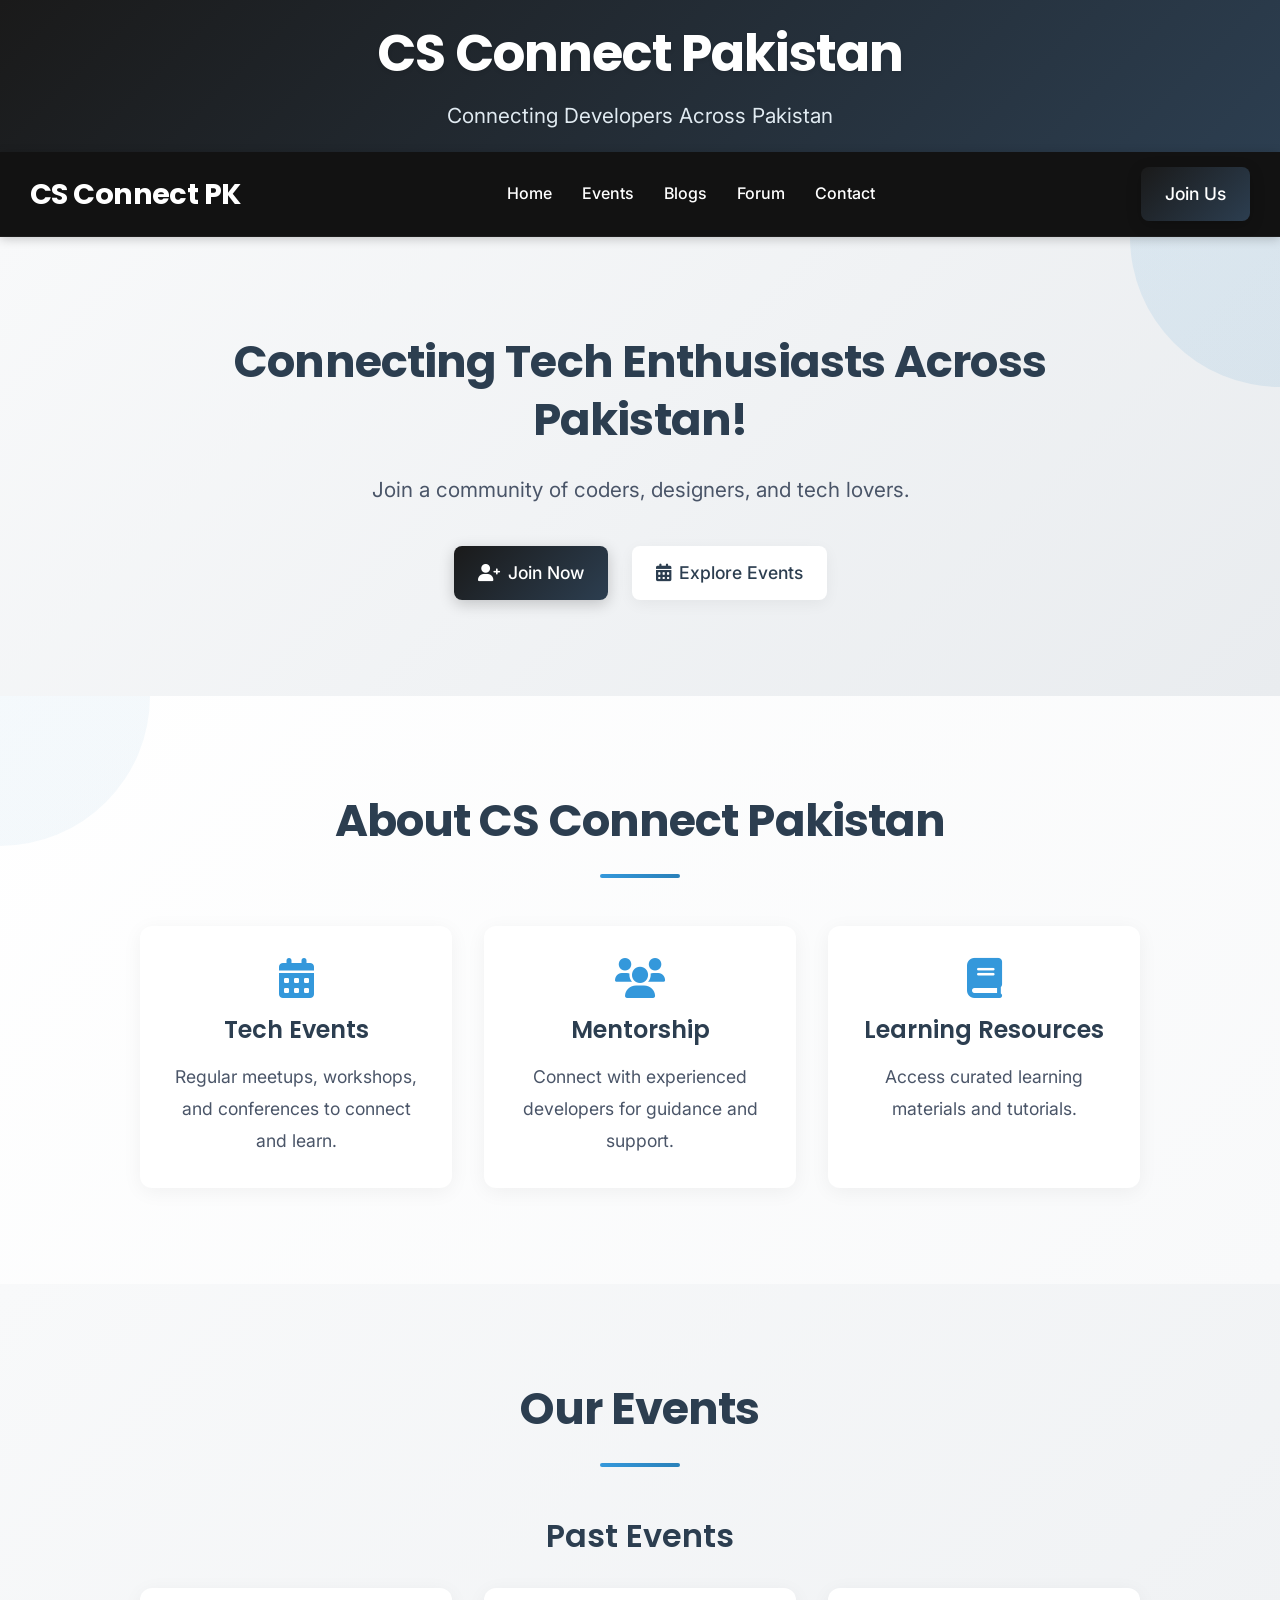
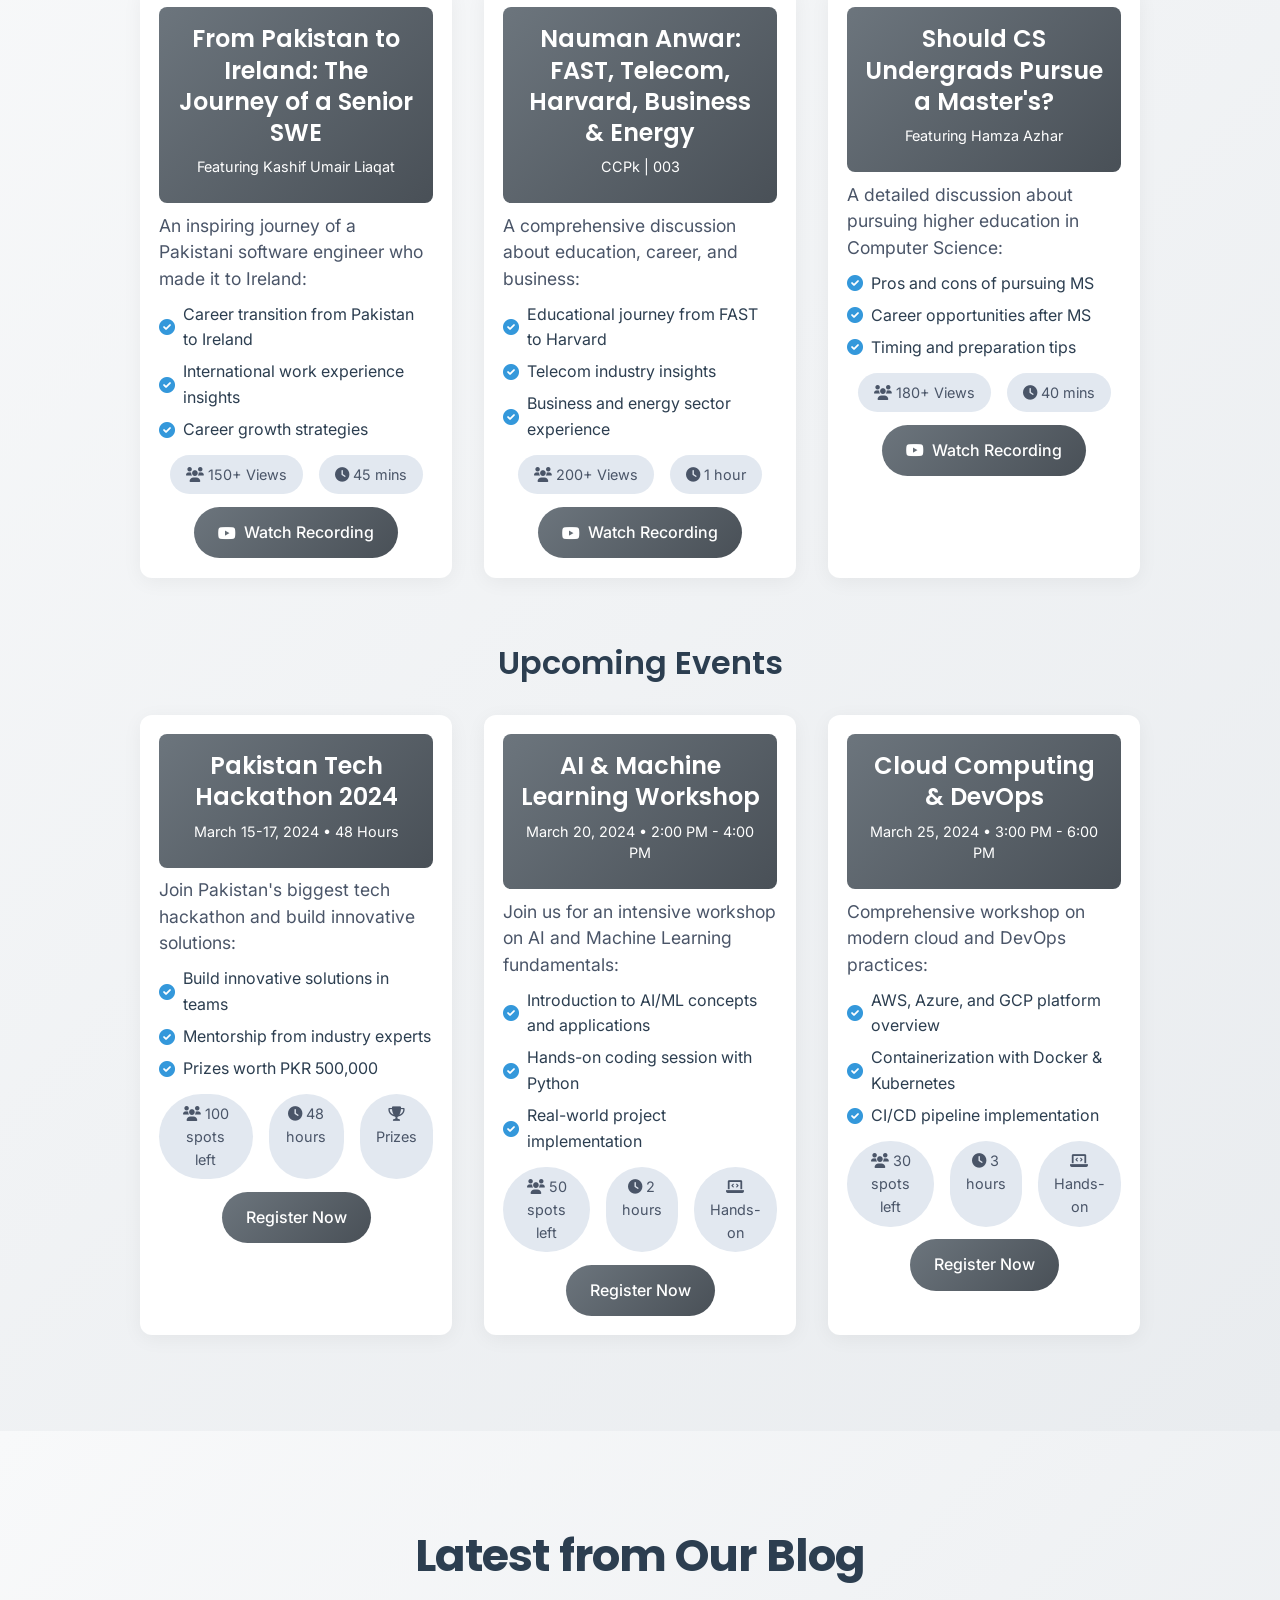
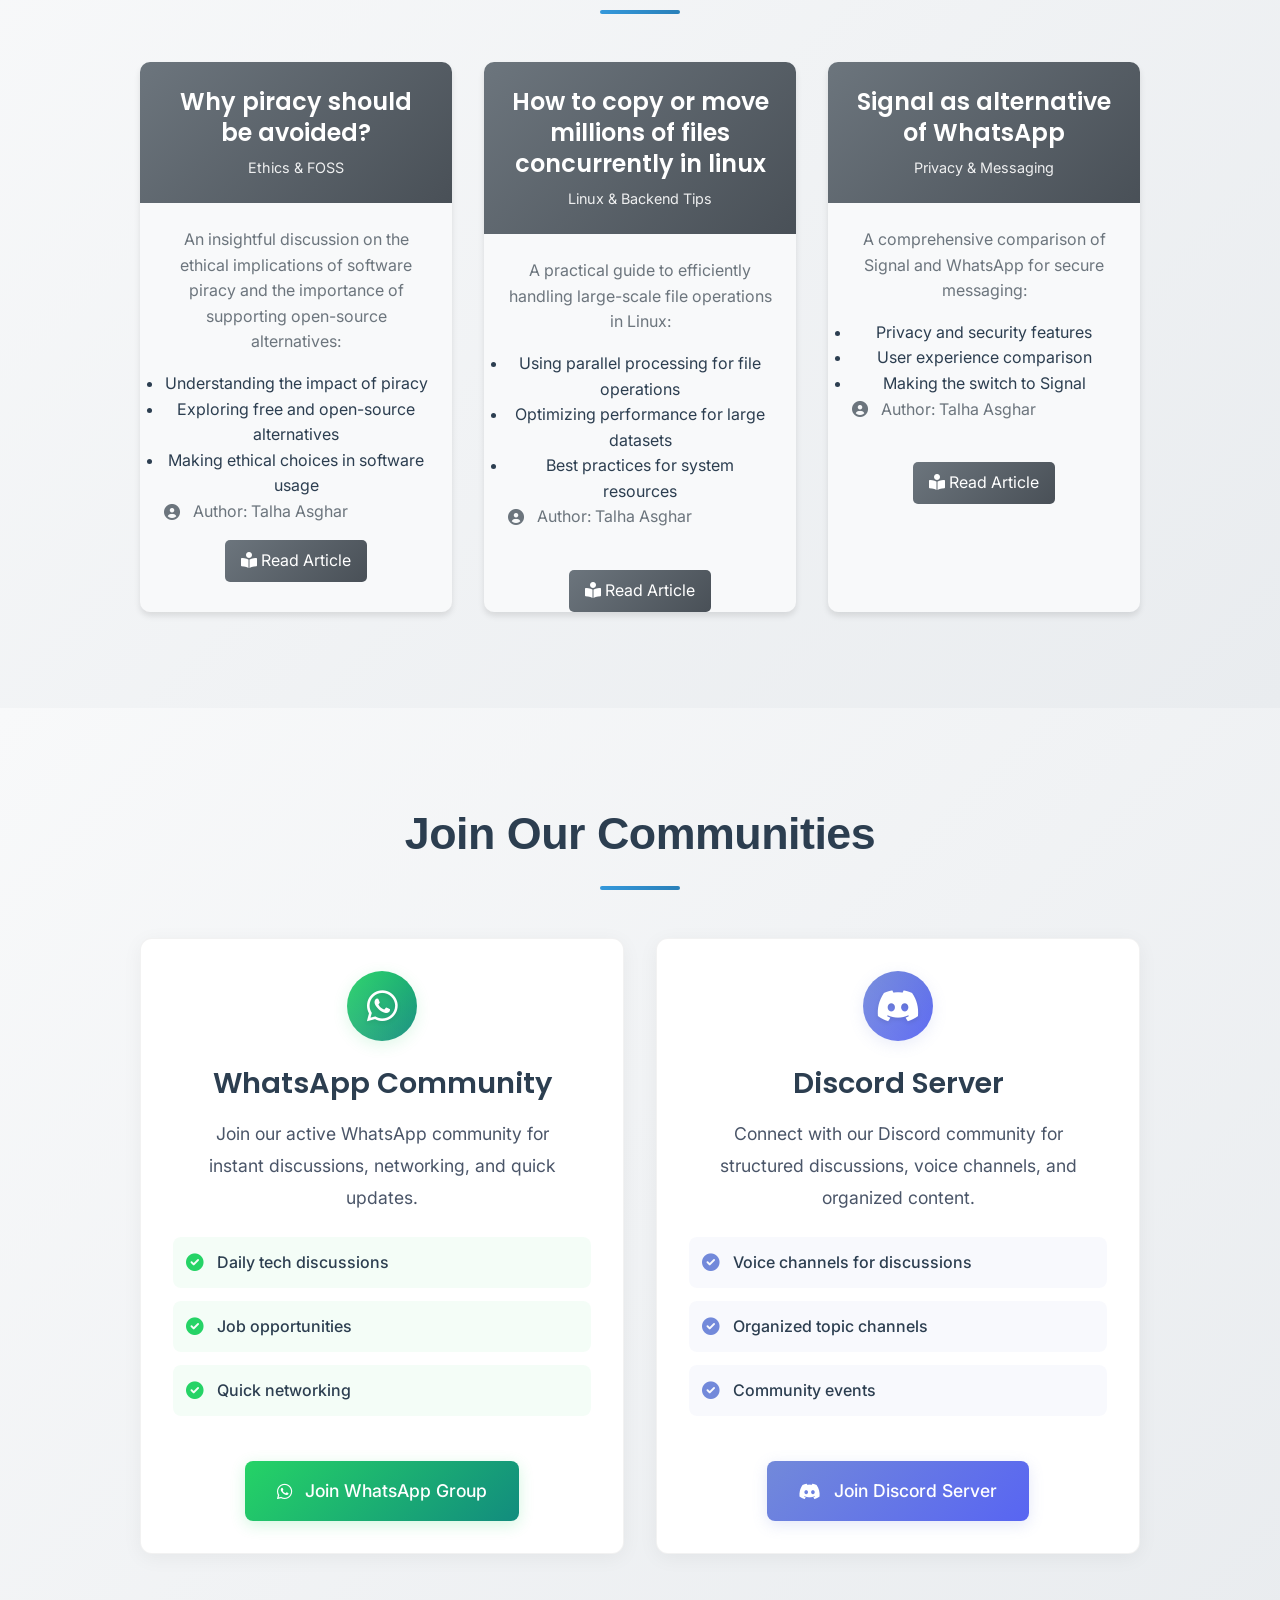
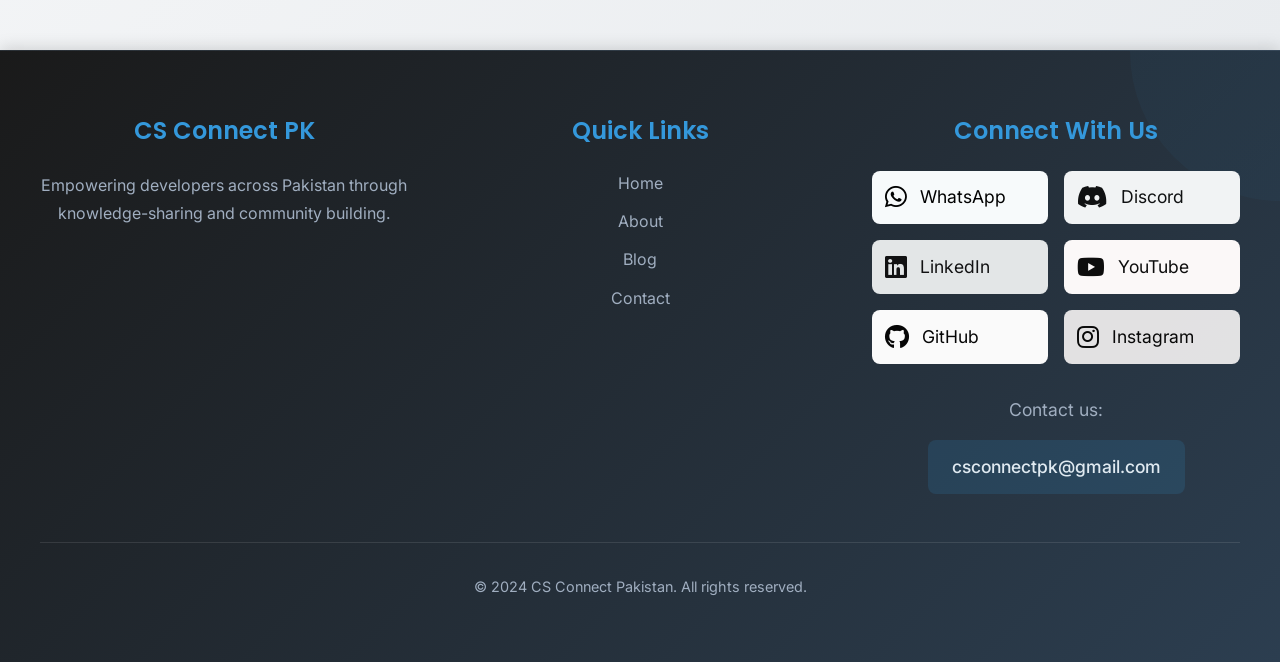
==== index.html @ a051fb39 "Add the favicon in html" ====
<!DOCTYPE html>
<html lang="en">
<head>
    <meta charset="UTF-8">
    <meta name="viewport" content="width=device-width, initial-scale=1.0">
    <title>CS Connect PK</title>
    <link rel="stylesheet" href="https://cdnjs.cloudflare.com/ajax/libs/font-awesome/6.0.0/css/all.min.css">
    <link href="https://fonts.googleapis.com/css2?family=Inter:wght@400;500;600;700&family=Poppins:wght@500;600;700&display=swap" rel="stylesheet">
    
    <!-- Favicon -->
    <link rel="icon" type="image/x-icon" href="assets/favicon.ico">
    <link rel="icon" type="image/png" sizes="192x192" href="assets/web-app-manifest-192x192.png">
    <link rel="apple-touch-icon" sizes="180x180" href="assets/apple-touch-icon.png">
    <link rel="icon" type="image/svg+xml" href="assets/favicon.svg">
    <link rel="manifest" href="site.webmanifest">
    <meta name="theme-color" content="#3498db">
    <meta name="apple-mobile-web-app-capable" content="yes">
    <meta name="apple-mobile-web-app-status-bar-style" content="black-translucent">

    <style>
        :root {
            --primary-color: #3498db;
            --primary-dark: #2980b9;
            --text-dark: #2c3e50;
            --text-light: #4a5568;
            --bg-light: #f8f9fa;
            --bg-white: #ffffff;
            --card-bg: #f8f9fa;
            --text-secondary: #6c757d;
        }

        * {
            margin: 0;
            padding: 0;
            box-sizing: border-box;
        }

        body {
            font-family: 'Inter', -apple-system, BlinkMacSystemFont, 'Segoe UI', Roboto, sans-serif;
            line-height: 1.6;
            color: var(--text-dark);
        }

        h1, h2, h3, h4, h5, h6 {
            font-family: 'Poppins', sans-serif;
            font-weight: 600;
            line-height: 1.3;
        }

        html {
            scroll-behavior: smooth;
        }

        section {
            scroll-margin-top: 80px;
        }

        .gradient-text {
            background: linear-gradient(135deg, var(--primary-color), var(--primary-dark));
            -webkit-background-clip: text;
            -webkit-text-fill-color: transparent;
        }

        .section-title {
            font-size: 2.8em;
            margin-bottom: 1.5rem;
            color: var(--text-dark);
            font-weight: 700;
            letter-spacing: -0.02em;
        }

        .section-subtitle {
            font-size: 1.3em;
            color: var(--text-light);
            max-width: 800px;
            margin: 0 auto 2.5rem;
        }

        .card {
            background: white;
            border-radius: 12px;
            box-shadow: 0 4px 20px rgba(0, 0, 0, 0.05);
            transition: transform 0.3s ease, box-shadow 0.3s ease;
        }

        .card:hover {
            transform: translateY(-5px);
            box-shadow: 0 8px 30px rgba(0, 0, 0, 0.1);
        }

        .card-header {
            background: linear-gradient(135deg, #1a1a1a, #2c3e50);
            color: white;
            padding: 1rem;
            border-radius: 8px;
            margin-bottom: 1rem;
        }

        .btn {
            display: inline-flex;
            align-items: center;
            gap: 0.5rem;
            padding: 0.8rem 1.5rem;
            border-radius: 8px;
            font-weight: 500;
            transition: all 0.3s ease;
            text-decoration: none;
            font-size: 1.1em;
        }

        .btn-primary {
            background: linear-gradient(135deg, #1a1a1a, #2c3e50);
            color: white;
            box-shadow: 0 4px 15px rgba(0, 0, 0, 0.2);
        }

        .btn-primary:hover {
            transform: translateY(-2px);
            box-shadow: 0 6px 20px rgba(0, 0, 0, 0.25);
        }

        .nav-link {
            color: white !important;
            text-decoration: none;
            font-size: 1em;
            font-weight: 500;
            transition: color 0.3s;
            position: relative;
        }

        .nav-link::after {
            content: '';
            position: absolute;
            bottom: -4px;
            left: 0;
            width: 0;
            height: 2px;
            background: #6c757d;
            transition: width 0.3s ease;
        }

        .nav-link:hover::after {
            width: 100%;
        }

        /* Scroll Animation Classes */
        .fade-in-up {
            opacity: 0;
            transform: translateY(30px);
            transition: opacity 0.6s ease-out, transform 0.6s ease-out;
        }

        .fade-in-up.visible {
            opacity: 1;
            transform: translateY(0);
        }

        .fade-in-up.delay-1 {
            transition-delay: 0.2s;
        }

        .fade-in-up.delay-2 {
            transition-delay: 0.4s;
        }

        .fade-in-up.delay-3 {
            transition-delay: 0.6s;
        }

        /* Update past events grid boxes */
        #events [style*="grid-template-columns: repeat(auto-fit, minmax(300px, 1fr))"] > div {
            padding: 1.2rem !important;  /* Reduced from 2rem */
        }

        #events [style*="grid-template-columns: repeat(auto-fit, minmax(300px, 1fr))"] > div > div {
            margin-bottom: 0.6rem !important;  /* Reduced from 1rem */
        }

        #events [style*="grid-template-columns: repeat(auto-fit, minmax(300px, 1fr))"] > div > div[style*="margin-bottom: 1.5rem"] {
            margin-bottom: 0.8rem !important;  /* Reduced from 1.5rem */
        }

        #events [style*="grid-template-columns: repeat(auto-fit, minmax(300px, 1fr))"] > div ul li {
            margin-bottom: 0.4rem !important;  /* Reduced from 0.8rem */
        }

        #events [style*="grid-template-columns: repeat(auto-fit, minmax(300px, 1fr))"] > div > div[style*="display: flex; gap: 1rem; justify-content: center"] {
            margin-bottom: 0.8rem !important;  /* Reduced from 1.5rem */
        }

        #events [style*="grid-template-columns: repeat(auto-fit, minmax(300px, 1fr))"] > div p {
            line-height: 1.5 !important;  /* Reduced from 1.8 */
            margin-bottom: 0.6rem !important;  /* Reduced from 1rem */
        }

        footer {
            background: linear-gradient(135deg, #1a1a1a 0%, #2c3e50 100%);
        }

        .social-btn {
            background: rgba(255, 255, 255, 0.1);
            border: 1px solid rgba(255, 255, 255, 0.1);
            transition: all 0.3s ease;
        }

        .social-btn:hover {
            background: rgba(255, 255, 255, 0.15);
            border-color: rgba(255, 255, 255, 0.2);
        }

        .blog-post {
            background: var(--card-bg);
            border-radius: 10px;
            overflow: hidden;
            box-shadow: 0 4px 6px rgba(0, 0, 0, 0.1);
            transition: transform 0.3s ease;
        }

        .blog-post:hover {
            transform: translateY(-5px);
        }

        .blog-post-header {
            background: linear-gradient(135deg, #6c757d, #495057);
            padding: 1.5rem;
            color: white;
        }

        .blog-post-title {
            font-size: 1.5rem;
            margin-bottom: 0.5rem;
            color: white;
        }

        .blog-post-meta {
            font-size: 0.9rem;
            opacity: 0.9;
            color: white;
        }

        .blog-post-content {
            padding: 1.5rem;
        }

        .blog-post-excerpt {
            color: var(--text-secondary);
            margin-bottom: 1rem;
        }

        .read-more {
            display: inline-block;
            padding: 0.5rem 1rem;
            background: linear-gradient(135deg, #6c757d, #495057);
            color: white;
            text-decoration: none;
            border-radius: 5px;
            transition: transform 0.3s ease;
        }

        .read-more:hover {
            transform: translateX(5px);
            color: white;
        }
    </style>
</head>
<body>
    <header style="text-align: center; padding: 20px; background: linear-gradient(135deg, #1a1a1a 0%, #2c3e50 100%); color: white; box-shadow: 0 2px 15px rgba(0, 0, 0, 0.15); position: relative;">
        <h1 style="font-size: 3.2em; margin: 0; font-family: 'Poppins', sans-serif; font-weight: 700; text-shadow: 0 2px 4px rgba(0, 0, 0, 0.1); letter-spacing: -0.02em;">CS Connect Pakistan</h1>
        <p style="font-size: 1.3em; margin-top: 12px; font-family: 'Inter', sans-serif; color: #e0eaf1; text-shadow: 0 1px 2px rgba(0, 0, 0, 0.1); font-weight: 400;">Connecting Developers Across Pakistan</p>
    </header>
    <nav style="display: flex; justify-content: space-between; align-items: center; padding: 15px 30px; background-color: #121212; color: white; box-shadow: 0 2px 10px rgba(0, 0, 0, 0.2); position: sticky; top: 0; z-index: 1000; border-bottom: 1px solid rgba(255, 255, 255, 0.05);">
        <div style="font-size: 1.8em; font-weight: 700; font-family: 'Poppins', sans-serif; letter-spacing: -0.02em;">CS Connect PK</div>
        <ul style="list-style: none; display: flex; margin: 0; padding: 0; font-family: 'Inter', sans-serif;">
            <li style="margin: 0 15px;"><a href="#home" class="nav-link">Home</a></li>
            <li style="margin: 0 15px;"><a href="#events" class="nav-link">Events</a></li>
            <li style="margin: 0 15px;"><a href="#blog" class="nav-link">Blogs</a></li>
            <li style="margin: 0 15px;"><a href="#forum" class="nav-link">Forum</a></li>
            <li style="margin: 0 15px;"><a href="#footer" class="nav-link">Contact</a></li>
        </ul>
        <a href="#join" class="btn btn-primary">Join Us</a>
    </nav>

    <!-- Hero Section -->
    <section id="home" style="text-align: center; padding: 6rem 2rem; background: linear-gradient(135deg, #f8f9fa 0%, #e9ecef 100%); position: relative; overflow: hidden;">
        <div style="max-width: 1000px; margin: 0 auto; position: relative; z-index: 1;">
            <h2 class="section-title">
                Connecting Tech Enthusiasts Across Pakistan!
            </h2>
            <p class="section-subtitle">
                Join a community of coders, designers, and tech lovers.
            </p>
            <div style="display: flex; gap: 1.5rem; justify-content: center; align-items: center; flex-wrap: wrap;">
                <a href="#join" class="btn btn-primary">
                    <i class="fas fa-user-plus"></i>
                    Join Now
                </a>
                <a href="#events" class="btn" style="color: var(--text-dark); background: white; box-shadow: 0 4px 15px rgba(0, 0, 0, 0.05);">
                    <i class="fas fa-calendar-alt"></i>
                    Explore Events
                </a>
            </div>
        </div>
        <div style="position: absolute; top: 0; right: 0; width: 300px; height: 300px; background: linear-gradient(135deg, rgba(52, 152, 219, 0.1) 0%, rgba(41, 128, 185, 0.1) 100%); border-radius: 50%; transform: translate(50%, -50%); z-index: 0;"></div>
    </section>

    <!-- About Section -->
    <section id="about" style="padding: 6rem 2rem; background: linear-gradient(135deg, #ffffff 0%, #f8f9fa 100%); text-align: center; position: relative; overflow: hidden;">
        <div style="max-width: 1000px; margin: 0 auto; position: relative; z-index: 1;">
            <div style="margin-bottom: 3rem;">
                <h2 class="section-title">About CS Connect Pakistan</h2>
                <div style="width: 80px; height: 4px; background: linear-gradient(90deg, var(--primary-color), var(--primary-dark)); margin: 0 auto; border-radius: 2px;"></div>
            </div>
            <div style="display: grid; grid-template-columns: repeat(auto-fit, minmax(300px, 1fr)); gap: 2rem; margin-top: 2rem;">
                <div class="card" style="padding: 2rem;">
                    <i class="fas fa-calendar-alt" style="font-size: 2.5em; color: var(--primary-color); margin-bottom: 1rem;"></i>
                    <h3 style="font-size: 1.5em; color: var(--text-dark); margin-bottom: 1rem; font-weight: 600;">Tech Events</h3>
                    <p style="color: var(--text-light); line-height: 1.8; font-size: 1.1em;">Regular meetups, workshops, and conferences to connect and learn.</p>
                </div>
                <div class="card" style="padding: 2rem;">
                    <i class="fas fa-users" style="font-size: 2.5em; color: var(--primary-color); margin-bottom: 1rem;"></i>
                    <h3 style="font-size: 1.5em; color: var(--text-dark); margin-bottom: 1rem; font-weight: 600;">Mentorship</h3>
                    <p style="color: var(--text-light); line-height: 1.8; font-size: 1.1em;">Connect with experienced developers for guidance and support.</p>
                </div>
                <div class="card" style="padding: 2rem;">
                    <i class="fas fa-book" style="font-size: 2.5em; color: var(--primary-color); margin-bottom: 1rem;"></i>
                    <h3 style="font-size: 1.5em; color: var(--text-dark); margin-bottom: 1rem; font-weight: 600;">Learning Resources</h3>
                    <p style="color: var(--text-light); line-height: 1.8; font-size: 1.1em;">Access curated learning materials and tutorials.</p>
                </div>
            </div>
        </div>
        <div style="position: absolute; top: 0; left: 0; width: 300px; height: 300px; background: linear-gradient(135deg, rgba(52, 152, 219, 0.05) 0%, rgba(41, 128, 185, 0.05) 100%); border-radius: 50%; transform: translate(-50%, -50%); z-index: 0;"></div>
    </section>

    <!-- Events Section -->
    <section id="events" style="padding: 6rem 2rem; background: linear-gradient(135deg, #f8f9fa 0%, #e9ecef 100%); text-align: center; position: relative; overflow: hidden;">
        <div style="max-width: 1000px; margin: 0 auto; position: relative; z-index: 1;">
            <div style="margin-bottom: 3rem;">
                <h2 class="section-title">Our Events</h2>
                <div style="width: 80px; height: 4px; background: linear-gradient(90deg, var(--primary-color), var(--primary-dark)); margin: 0 auto; border-radius: 2px;"></div>
            </div>

            <!-- Past Events -->
            <div style="margin-bottom: 4rem;">
                <h3 style="font-size: 2em; margin-bottom: 2rem; color: var(--text-dark); font-weight: 600;">Past Events</h3>
                <div style="display: grid; grid-template-columns: repeat(auto-fit, minmax(300px, 1fr)); gap: 2rem; margin-top: 2rem;">
                    <!-- Event 1 -->
                    <div style="background: white; padding: 2rem; border-radius: 12px; box-shadow: 0 4px 20px rgba(0, 0, 0, 0.05); transition: transform 0.3s ease;">
                        <div style="background: linear-gradient(135deg, #6c757d, #495057); color: white; padding: 1rem; border-radius: 8px; margin-bottom: 1rem;">
                            <h4 style="font-size: 1.5em; margin: 0; font-weight: 600;">From Pakistan to Ireland: The Journey of a Senior SWE</h4>
                            <p style="margin: 0.5rem 0 0; font-size: 0.9em;">Featuring Kashif Umair Liaqat</p>
                        </div>
                        <div style="text-align: left; margin-bottom: 1.5rem;">
                            <p style="color: #4a5568; line-height: 1.8; font-size: 1.1em; margin-bottom: 1rem;">
                                An inspiring journey of a Pakistani software engineer who made it to Ireland:
                            </p>
                            <ul style="list-style: none; padding: 0; margin: 0;">
                                <li style="margin-bottom: 0.8rem; display: flex; align-items: center; gap: 0.5rem;">
                                    <i class="fas fa-check-circle" style="color: #3498db;"></i>
                                    <span>Career transition from Pakistan to Ireland</span>
                                </li>
                                <li style="margin-bottom: 0.8rem; display: flex; align-items: center; gap: 0.5rem;">
                                    <i class="fas fa-check-circle" style="color: #3498db;"></i>
                                    <span>International work experience insights</span>
                                </li>
                                <li style="margin-bottom: 0.8rem; display: flex; align-items: center; gap: 0.5rem;">
                                    <i class="fas fa-check-circle" style="color: #3498db;"></i>
                                    <span>Career growth strategies</span>
                                </li>
                            </ul>
                        </div>
                        <div style="display: flex; gap: 1rem; justify-content: center; margin-bottom: 1rem;">
                            <span style="background: #e2e8f0; padding: 0.5rem 1rem; border-radius: 50px; font-size: 0.9em; color: #4a5568;">
                                <i class="fas fa-users"></i> 150+ Views
                            </span>
                            <span style="background: #e2e8f0; padding: 0.5rem 1rem; border-radius: 50px; font-size: 0.9em; color: #4a5568;">
                                <i class="fas fa-clock"></i> 45 mins
                            </span>
                        </div>
                        <a href="https://youtu.be/Uy6LhfnALzw?feature=shared" target="_blank" style="display: inline-flex; align-items: center; gap: 0.5rem; padding: 0.8rem 1.5rem; background: linear-gradient(135deg, #6c757d, #495057); color: white; text-decoration: none; border-radius: 50px; font-weight: 500; transition: all 0.3s ease;">
                            <i class="fab fa-youtube"></i>
                            Watch Recording
                        </a>
                    </div>

                    <!-- Event 2 -->
                    <div style="background: white; padding: 2rem; border-radius: 12px; box-shadow: 0 4px 20px rgba(0, 0, 0, 0.05); transition: transform 0.3s ease;">
                        <div style="background: linear-gradient(135deg, #6c757d, #495057); color: white; padding: 1rem; border-radius: 8px; margin-bottom: 1rem;">
                            <h4 style="font-size: 1.5em; margin: 0; font-weight: 600;">Nauman Anwar: FAST, Telecom, Harvard, Business & Energy</h4>
                            <p style="margin: 0.5rem 0 0; font-size: 0.9em;">CCPk | 003</p>
                        </div>
                        <div style="text-align: left; margin-bottom: 1.5rem;">
                            <p style="color: #4a5568; line-height: 1.8; font-size: 1.1em; margin-bottom: 1rem;">
                                A comprehensive discussion about education, career, and business:
                            </p>
                            <ul style="list-style: none; padding: 0; margin: 0;">
                                <li style="margin-bottom: 0.8rem; display: flex; align-items: center; gap: 0.5rem;">
                                    <i class="fas fa-check-circle" style="color: #3498db;"></i>
                                    <span>Educational journey from FAST to Harvard</span>
                                </li>
                                <li style="margin-bottom: 0.8rem; display: flex; align-items: center; gap: 0.5rem;">
                                    <i class="fas fa-check-circle" style="color: #3498db;"></i>
                                    <span>Telecom industry insights</span>
                                </li>
                                <li style="margin-bottom: 0.8rem; display: flex; align-items: center; gap: 0.5rem;">
                                    <i class="fas fa-check-circle" style="color: #3498db;"></i>
                                    <span>Business and energy sector experience</span>
                                </li>
                            </ul>
                        </div>
                        <div style="display: flex; gap: 1rem; justify-content: center; margin-bottom: 1rem;">
                            <span style="background: #e2e8f0; padding: 0.5rem 1rem; border-radius: 50px; font-size: 0.9em; color: #4a5568;">
                                <i class="fas fa-users"></i> 200+ Views
                            </span>
                            <span style="background: #e2e8f0; padding: 0.5rem 1rem; border-radius: 50px; font-size: 0.9em; color: #4a5568;">
                                <i class="fas fa-clock"></i> 1 hour
                            </span>
                        </div>
                        <a href="https://youtu.be/iSq15mG1hTc?feature=shared" target="_blank" style="display: inline-flex; align-items: center; gap: 0.5rem; padding: 0.8rem 1.5rem; background: linear-gradient(135deg, #6c757d, #495057); color: white; text-decoration: none; border-radius: 50px; font-weight: 500; transition: all 0.3s ease;">
                            <i class="fab fa-youtube"></i>
                            Watch Recording
                        </a>
                    </div>

                    <!-- Event 3 -->
                    <div style="background: white; padding: 2rem; border-radius: 12px; box-shadow: 0 4px 20px rgba(0, 0, 0, 0.05); transition: transform 0.3s ease;">
                        <div style="background: linear-gradient(135deg, #6c757d, #495057); color: white; padding: 1rem; border-radius: 8px; margin-bottom: 1rem;">
                            <h4 style="font-size: 1.5em; margin: 0; font-weight: 600;">Should CS Undergrads Pursue a Master's?</h4>
                            <p style="margin: 0.5rem 0 0; font-size: 0.9em;">Featuring Hamza Azhar</p>
                        </div>
                        <div style="text-align: left; margin-bottom: 1.5rem;">
                            <p style="color: #4a5568; line-height: 1.8; font-size: 1.1em; margin-bottom: 1rem;">
                                A detailed discussion about pursuing higher education in Computer Science:
                            </p>
                            <ul style="list-style: none; padding: 0; margin: 0;">
                                <li style="margin-bottom: 0.8rem; display: flex; align-items: center; gap: 0.5rem;">
                                    <i class="fas fa-check-circle" style="color: #3498db;"></i>
                                    <span>Pros and cons of pursuing MS</span>
                                </li>
                                <li style="margin-bottom: 0.8rem; display: flex; align-items: center; gap: 0.5rem;">
                                    <i class="fas fa-check-circle" style="color: #3498db;"></i>
                                    <span>Career opportunities after MS</span>
                                </li>
                                <li style="margin-bottom: 0.8rem; display: flex; align-items: center; gap: 0.5rem;">
                                    <i class="fas fa-check-circle" style="color: #3498db;"></i>
                                    <span>Timing and preparation tips</span>
                                </li>
                            </ul>
                        </div>
                        <div style="display: flex; gap: 1rem; justify-content: center; margin-bottom: 1rem;">
                            <span style="background: #e2e8f0; padding: 0.5rem 1rem; border-radius: 50px; font-size: 0.9em; color: #4a5568;">
                                <i class="fas fa-users"></i> 180+ Views
                            </span>
                            <span style="background: #e2e8f0; padding: 0.5rem 1rem; border-radius: 50px; font-size: 0.9em; color: #4a5568;">
                                <i class="fas fa-clock"></i> 40 mins
                            </span>
                        </div>
                        <a href="https://youtu.be/X1G7GZIz-ag?feature=shared" target="_blank" style="display: inline-flex; align-items: center; gap: 0.5rem; padding: 0.8rem 1.5rem; background: linear-gradient(135deg, #6c757d, #495057); color: white; text-decoration: none; border-radius: 50px; font-weight: 500; transition: all 0.3s ease;">
                            <i class="fab fa-youtube"></i>
                            Watch Recording
                        </a>
                    </div>
                </div>
            </div>

            <!-- Upcoming Events -->
            <div>
                <h3 style="font-size: 2em; margin-bottom: 2rem; color: #2c3e50; font-weight: 600;">Upcoming Events</h3>
                <div style="display: grid; grid-template-columns: repeat(auto-fit, minmax(300px, 1fr)); gap: 2rem; margin-top: 2rem;">
                    <!-- Hackathon Event -->
                    <div style="background: white; padding: 2rem; border-radius: 12px; box-shadow: 0 4px 20px rgba(0, 0, 0, 0.05); transition: transform 0.3s ease;">
                        <div style="background: linear-gradient(135deg, #6c757d, #495057); color: white; padding: 1rem; border-radius: 8px; margin-bottom: 1rem;">
                            <h4 style="font-size: 1.5em; margin: 0; font-weight: 600;">Pakistan Tech Hackathon 2024</h4>
                            <p style="margin: 0.5rem 0 0; font-size: 0.9em;">March 15-17, 2024 • 48 Hours</p>
                        </div>
                        <div style="text-align: left; margin-bottom: 1.5rem;">
                            <p style="color: #4a5568; line-height: 1.8; font-size: 1.1em; margin-bottom: 1rem;">
                                Join Pakistan's biggest tech hackathon and build innovative solutions:
                            </p>
                            <ul style="list-style: none; padding: 0; margin: 0;">
                                <li style="margin-bottom: 0.8rem; display: flex; align-items: center; gap: 0.5rem;">
                                    <i class="fas fa-check-circle" style="color: #3498db;"></i>
                                    <span>Build innovative solutions in teams</span>
                                </li>
                                <li style="margin-bottom: 0.8rem; display: flex; align-items: center; gap: 0.5rem;">
                                    <i class="fas fa-check-circle" style="color: #3498db;"></i>
                                    <span>Mentorship from industry experts</span>
                                </li>
                                <li style="margin-bottom: 0.8rem; display: flex; align-items: center; gap: 0.5rem;">
                                    <i class="fas fa-check-circle" style="color: #3498db;"></i>
                                    <span>Prizes worth PKR 500,000</span>
                                </li>
                            </ul>
                        </div>
                        <div style="display: flex; gap: 1rem; justify-content: center; margin-bottom: 1rem;">
                            <span style="background: #e2e8f0; padding: 0.5rem 1rem; border-radius: 50px; font-size: 0.9em; color: #4a5568;">
                                <i class="fas fa-users"></i> 100 spots left
                            </span>
                            <span style="background: #e2e8f0; padding: 0.5rem 1rem; border-radius: 50px; font-size: 0.9em; color: #4a5568;">
                                <i class="fas fa-clock"></i> 48 hours
                            </span>
                            <span style="background: #e2e8f0; padding: 0.5rem 1rem; border-radius: 50px; font-size: 0.9em; color: #4a5568;">
                                <i class="fas fa-trophy"></i> Prizes
                            </span>
                        </div>
                        <a href="https://docs.google.com/forms/d/e/1FAIpQLSfGEo5yFGg932sBYGcrCXs8rogV0iCWPI0H6BM_IzTQXAybJw/viewform" target="_blank" style="display: inline-block; padding: 0.8rem 1.5rem; background: linear-gradient(135deg, #6c757d, #495057); color: white; text-decoration: none; border-radius: 50px; font-weight: 500; transition: all 0.3s ease;">Register Now</a>
                    </div>

                    <!-- AI Workshop Event -->
                    <div style="background: white; padding: 2rem; border-radius: 12px; box-shadow: 0 4px 20px rgba(0, 0, 0, 0.05); transition: transform 0.3s ease;">
                        <div style="background: linear-gradient(135deg, #6c757d, #495057); color: white; padding: 1rem; border-radius: 8px; margin-bottom: 1rem;">
                            <h4 style="font-size: 1.5em; margin: 0; font-weight: 600;">AI & Machine Learning Workshop</h4>
                            <p style="margin: 0.5rem 0 0; font-size: 0.9em;">March 20, 2024 • 2:00 PM - 4:00 PM</p>
                        </div>
                        <div style="text-align: left; margin-bottom: 1.5rem;">
                            <p style="color: #4a5568; line-height: 1.8; font-size: 1.1em; margin-bottom: 1rem;">
                                Join us for an intensive workshop on AI and Machine Learning fundamentals:
                            </p>
                            <ul style="list-style: none; padding: 0; margin: 0;">
                                <li style="margin-bottom: 0.8rem; display: flex; align-items: center; gap: 0.5rem;">
                                    <i class="fas fa-check-circle" style="color: #3498db;"></i>
                                    <span>Introduction to AI/ML concepts and applications</span>
                                </li>
                                <li style="margin-bottom: 0.8rem; display: flex; align-items: center; gap: 0.5rem;">
                                    <i class="fas fa-check-circle" style="color: #3498db;"></i>
                                    <span>Hands-on coding session with Python</span>
                                </li>
                                <li style="margin-bottom: 0.8rem; display: flex; align-items: center; gap: 0.5rem;">
                                    <i class="fas fa-check-circle" style="color: #3498db;"></i>
                                    <span>Real-world project implementation</span>
                                </li>
                            </ul>
                        </div>
                        <div style="display: flex; gap: 1rem; justify-content: center; margin-bottom: 1rem;">
                            <span style="background: #e2e8f0; padding: 0.5rem 1rem; border-radius: 50px; font-size: 0.9em; color: #4a5568;">
                                <i class="fas fa-users"></i> 50 spots left
                            </span>
                            <span style="background: #e2e8f0; padding: 0.5rem 1rem; border-radius: 50px; font-size: 0.9em; color: #4a5568;">
                                <i class="fas fa-clock"></i> 2 hours
                            </span>
                            <span style="background: #e2e8f0; padding: 0.5rem 1rem; border-radius: 50px; font-size: 0.9em; color: #4a5568;">
                                <i class="fas fa-laptop-code"></i> Hands-on
                            </span>
                        </div>
                        <a href="#" style="display: inline-block; padding: 0.8rem 1.5rem; background: linear-gradient(135deg, #6c757d, #495057); color: white; text-decoration: none; border-radius: 50px; font-weight: 500; transition: all 0.3s ease;">Register Now</a>
                    </div>

                    <!-- Cloud Computing Event -->
                    <div style="background: white; padding: 2rem; border-radius: 12px; box-shadow: 0 4px 20px rgba(0, 0, 0, 0.05); transition: transform 0.3s ease;">
                        <div style="background: linear-gradient(135deg, #6c757d, #495057); color: white; padding: 1rem; border-radius: 8px; margin-bottom: 1rem;">
                            <h4 style="font-size: 1.5em; margin: 0; font-weight: 600;">Cloud Computing & DevOps</h4>
                            <p style="margin: 0.5rem 0 0; font-size: 0.9em;">March 25, 2024 • 3:00 PM - 6:00 PM</p>
                        </div>
                        <div style="text-align: left; margin-bottom: 1.5rem;">
                            <p style="color: #4a5568; line-height: 1.8; font-size: 1.1em; margin-bottom: 1rem;">
                                Comprehensive workshop on modern cloud and DevOps practices:
                            </p>
                            <ul style="list-style: none; padding: 0; margin: 0;">
                                <li style="margin-bottom: 0.8rem; display: flex; align-items: center; gap: 0.5rem;">
                                    <i class="fas fa-check-circle" style="color: #3498db;"></i>
                                    <span>AWS, Azure, and GCP platform overview</span>
                                </li>
                                <li style="margin-bottom: 0.8rem; display: flex; align-items: center; gap: 0.5rem;">
                                    <i class="fas fa-check-circle" style="color: #3498db;"></i>
                                    <span>Containerization with Docker & Kubernetes</span>
                                </li>
                                <li style="margin-bottom: 0.8rem; display: flex; align-items: center; gap: 0.5rem;">
                                    <i class="fas fa-check-circle" style="color: #3498db;"></i>
                                    <span>CI/CD pipeline implementation</span>
                                </li>
                            </ul>
                        </div>
                        <div style="display: flex; gap: 1rem; justify-content: center; margin-bottom: 1rem;">
                            <span style="background: #e2e8f0; padding: 0.5rem 1rem; border-radius: 50px; font-size: 0.9em; color: #4a5568;">
                                <i class="fas fa-users"></i> 30 spots left
                            </span>
                            <span style="background: #e2e8f0; padding: 0.5rem 1rem; border-radius: 50px; font-size: 0.9em; color: #4a5568;">
                                <i class="fas fa-clock"></i> 3 hours
                            </span>
                            <span style="background: #e2e8f0; padding: 0.5rem 1rem; border-radius: 50px; font-size: 0.9em; color: #4a5568;">
                                <i class="fas fa-laptop-code"></i> Hands-on
                            </span>
                        </div>
                        <a href="#" style="display: inline-block; padding: 0.8rem 1.5rem; background: linear-gradient(135deg, #6c757d, #495057); color: white; text-decoration: none; border-radius: 50px; font-weight: 500; transition: all 0.3s ease;">Register Now</a>
                    </div>
                </div>
            </div>
        </div>
    </section>

    <!-- Blog Highlights Section -->
    <section id="blog" style="padding: 6rem 2rem; background: linear-gradient(135deg, #f8f9fa 0%, #e9ecef 100%); text-align: center; position: relative; overflow: hidden;">
        <div style="max-width: 1000px; margin: 0 auto; position: relative; z-index: 1;">
            <div style="margin-bottom: 3rem;">
                <h2 class="section-title">Latest from Our Blog</h2>
                <div style="width: 80px; height: 4px; background: linear-gradient(90deg, var(--primary-color), var(--primary-dark)); margin: 0 auto; border-radius: 2px;"></div>
            </div>

            <!-- Blog Posts Grid -->
            <div style="display: grid; grid-template-columns: repeat(auto-fit, minmax(300px, 1fr)); gap: 2rem; margin-top: 2rem;">
                <!-- Blog Post 1 -->
                <div class="blog-post">
                    <div class="blog-post-header">
                        <h4 class="blog-post-title">Why piracy should be avoided?</h4>
                        <p class="blog-post-meta">Ethics & FOSS</p>
                    </div>
                    <div class="blog-post-content">
                        <p class="blog-post-excerpt">An insightful discussion on the ethical implications of software piracy and the importance of supporting open-source alternatives:</p>
                        <ul>
                            <li>Understanding the impact of piracy</li>
                            <li>Exploring free and open-source alternatives</li>
                            <li>Making ethical choices in software usage</li>
                        </ul>
                        <div style="display: flex; align-items: center; gap: 0.8rem; margin-bottom: 1rem; color: #6c757d;">
                            <i class="fas fa-user-circle"></i>
                            <span>Author: Talha Asghar</span>
                        </div>
                        <div class="read-more">
                            <i class="fas fa-book-reader"></i>
                            Read Article
                        </div>
                    </div>
                </div>

                <!-- Blog Post 2 -->
                <div class="blog-post">
                    <div class="blog-post-header">
                        <h4 class="blog-post-title">How to copy or move millions of files concurrently in linux</h4>
                        <p class="blog-post-meta">Linux & Backend Tips</p>
                    </div>
                    <div class="blog-post-content">
                        <p class="blog-post-excerpt">A practical guide to efficiently handling large-scale file operations in Linux:</p>
                        <ul>
                            <li>Using parallel processing for file operations</li>
                            <li>Optimizing performance for large datasets</li>
                            <li>Best practices for system resources</li>
                        </ul>
                        <div style="display: flex; align-items: center; gap: 0.8rem; margin-bottom: 1rem; color: #6c757d;">
                            <i class="fas fa-user-circle"></i>
                            <span>Author: Talha Asghar</span>
                        </div>
                    </div>
                    <div class="read-more">
                        <i class="fas fa-book-reader"></i>
                        Read Article
                    </div>
                </div>

                <!-- Blog Post 3 -->
                <div class="blog-post">
                    <div class="blog-post-header">
                        <h4 class="blog-post-title">Signal as alternative of WhatsApp</h4>
                        <p class="blog-post-meta">Privacy & Messaging</p>
                    </div>
                    <div class="blog-post-content">
                        <p class="blog-post-excerpt">A comprehensive comparison of Signal and WhatsApp for secure messaging:</p>
                        <ul>
                            <li>Privacy and security features</li>
                            <li>User experience comparison</li>
                            <li>Making the switch to Signal</li>
                        </ul>
                        <div style="display: flex; align-items: center; gap: 0.8rem; margin-bottom: 1rem; color: #6c757d;">
                            <i class="fas fa-user-circle"></i>
                            <span>Author: Talha Asghar</span>
                        </div>
                    </div>
                    <div class="read-more">
                        <i class="fas fa-book-reader"></i>
                        Read Article
                    </div>
                </div>
            </div>
        </div>
    </section>

    <!-- Forum Section -->
    <section id="forum" style="padding: 6rem 2rem; background: linear-gradient(135deg, #f8f9fa 0%, #e9ecef 100%); text-align: center; position: relative; overflow: hidden;">
        <div style="max-width: 1000px; margin: 0 auto; position: relative; z-index: 1;">
            <div style="margin-bottom: 3rem;">
                <h2 style="font-size: 2.8em; margin-bottom: 1.5rem; font-family: 'Segoe UI', Arial, sans-serif; color: #2c3e50; font-weight: 700; letter-spacing: -0.5px;">
                    Join Our Communities
                </h2>
                <div style="width: 80px; height: 4px; background: linear-gradient(90deg, #3498db, #2980b9); margin: 0 auto; border-radius: 2px;"></div>
            </div>
            <div style="display: grid; grid-template-columns: repeat(auto-fit, minmax(300px, 1fr)); gap: 2rem; margin-top: 2rem;">
                <!-- WhatsApp Community Box -->
                <div style="background: white; padding: 2rem; border-radius: 12px; box-shadow: 0 4px 20px rgba(0, 0, 0, 0.05); transition: all 0.3s ease; display: flex; flex-direction: column; align-items: center; text-align: center; border: 1px solid rgba(0, 0, 0, 0.05);">
                    <div style="width: 70px; height: 70px; background: linear-gradient(135deg, #25D366, #128C7E); border-radius: 50%; display: flex; align-items: center; justify-content: center; margin-bottom: 1.5rem; box-shadow: 0 4px 15px rgba(37, 211, 102, 0.15); position: relative; overflow: hidden;">
                        <div style="position: absolute; top: 0; left: 0; width: 100%; height: 100%; background: linear-gradient(45deg, rgba(255,255,255,0.1) 0%, rgba(255,255,255,0) 100%);"></div>
                        <i class="fab fa-whatsapp" style="font-size: 2.2em; color: white; text-shadow: 0 2px 4px rgba(0,0,0,0.1);"></i>
                    </div>
                    <h3 style="font-size: 1.8em; color: #2c3e50; margin-bottom: 1rem; font-weight: 600;">WhatsApp Community</h3>
                    <p style="color: #4a5568; line-height: 1.8; font-size: 1.1em; margin-bottom: 1.5rem; max-width: 90%;">
                        Join our active WhatsApp community for instant discussions, networking, and quick updates.
                    </p>
                    <ul style="list-style: none; padding: 0; margin: 0; text-align: left; margin-bottom: 2rem; width: 100%;">
                        <li style="margin-bottom: 0.8rem; display: flex; align-items: center; gap: 0.8rem; padding: 0.8rem; background: rgba(37, 211, 102, 0.05); border-radius: 8px;">
                            <i class="fas fa-check-circle" style="color: #25D366; font-size: 1.1em;"></i>
                            <span style="font-weight: 500;">Daily tech discussions</span>
                        </li>
                        <li style="margin-bottom: 0.8rem; display: flex; align-items: center; gap: 0.8rem; padding: 0.8rem; background: rgba(37, 211, 102, 0.05); border-radius: 8px;">
                            <i class="fas fa-check-circle" style="color: #25D366; font-size: 1.1em;"></i>
                            <span style="font-weight: 500;">Job opportunities</span>
                        </li>
                        <li style="margin-bottom: 0.8rem; display: flex; align-items: center; gap: 0.8rem; padding: 0.8rem; background: rgba(37, 211, 102, 0.05); border-radius: 8px;">
                            <i class="fas fa-check-circle" style="color: #25D366; font-size: 1.1em;"></i>
                            <span style="font-weight: 500;">Quick networking</span>
                        </li>
                    </ul>
                    <a href="https://chat.whatsapp.com/G3H3VPbJvHOB38AzsUljMt" target="_blank" style="display: inline-flex; align-items: center; gap: 0.8rem; padding: 1rem 2rem; background: linear-gradient(135deg, #25D366, #128C7E); color: white; text-decoration: none; border-radius: 8px; font-weight: 500; transition: all 0.3s ease; font-size: 1.1em; box-shadow: 0 4px 15px rgba(37, 211, 102, 0.2);">
                        <i class="fab fa-whatsapp"></i>
                        Join WhatsApp Group
                    </a>
                </div>

                <!-- Discord Community Box -->
                <div style="background: white; padding: 2rem; border-radius: 12px; box-shadow: 0 4px 20px rgba(0, 0, 0, 0.05); transition: all 0.3s ease; display: flex; flex-direction: column; align-items: center; text-align: center; border: 1px solid rgba(0, 0, 0, 0.05);">
                    <div style="width: 70px; height: 70px; background: linear-gradient(135deg, #7289DA, #5865F2); border-radius: 50%; display: flex; align-items: center; justify-content: center; margin-bottom: 1.5rem; box-shadow: 0 4px 15px rgba(114, 137, 218, 0.15); position: relative; overflow: hidden;">
                        <div style="position: absolute; top: 0; left: 0; width: 100%; height: 100%; background: linear-gradient(45deg, rgba(255,255,255,0.1) 0%, rgba(255,255,255,0) 100%);"></div>
                        <i class="fab fa-discord" style="font-size: 2.2em; color: white; text-shadow: 0 2px 4px rgba(0,0,0,0.1);"></i>
                    </div>
                    <h3 style="font-size: 1.8em; color: #2c3e50; margin-bottom: 1rem; font-weight: 600;">Discord Server</h3>
                    <p style="color: #4a5568; line-height: 1.8; font-size: 1.1em; margin-bottom: 1.5rem; max-width: 90%;">
                        Connect with our Discord community for structured discussions, voice channels, and organized content.
                    </p>
                    <ul style="list-style: none; padding: 0; margin: 0; text-align: left; margin-bottom: 2rem; width: 100%;">
                        <li style="margin-bottom: 0.8rem; display: flex; align-items: center; gap: 0.8rem; padding: 0.8rem; background: rgba(114, 137, 218, 0.05); border-radius: 8px;">
                            <i class="fas fa-check-circle" style="color: #7289DA; font-size: 1.1em;"></i>
                            <span style="font-weight: 500;">Voice channels for discussions</span>
                        </li>
                        <li style="margin-bottom: 0.8rem; display: flex; align-items: center; gap: 0.8rem; padding: 0.8rem; background: rgba(114, 137, 218, 0.05); border-radius: 8px;">
                            <i class="fas fa-check-circle" style="color: #7289DA; font-size: 1.1em;"></i>
                            <span style="font-weight: 500;">Organized topic channels</span>
                        </li>
                        <li style="margin-bottom: 0.8rem; display: flex; align-items: center; gap: 0.8rem; padding: 0.8rem; background: rgba(114, 137, 218, 0.05); border-radius: 8px;">
                            <i class="fas fa-check-circle" style="color: #7289DA; font-size: 1.1em;"></i>
                            <span style="font-weight: 500;">Community events</span>
                        </li>
                    </ul>
                    <a href="https://discord.gg/gWyvnmSRRF" target="_blank" style="display: inline-flex; align-items: center; gap: 0.8rem; padding: 1rem 2rem; background: linear-gradient(135deg, #7289DA, #5865F2); color: white; text-decoration: none; border-radius: 8px; font-weight: 500; transition: all 0.3s ease; font-size: 1.1em; box-shadow: 0 4px 15px rgba(114, 137, 218, 0.2);">
                        <i class="fab fa-discord"></i>
                        Join Discord Server
                    </a>
                </div>
            </div>
        </div>
    </section>


    <!-- Existing Footer -->
    <footer id="footer" style="padding: 4rem 2rem; background: linear-gradient(135deg, #1a1a1a 0%, #2c3e50 100%); color: #f0f0f0; text-align: center; position: relative; overflow: hidden; box-shadow: 0 -2px 15px rgba(0, 0, 0, 0.15); border-top: 1px solid rgba(255, 255, 255, 0.05);">
        <div style="max-width: 1200px; margin: 0 auto; position: relative; z-index: 1;">
            <div style="display: grid; grid-template-columns: repeat(auto-fit, minmax(250px, 1fr)); gap: 3rem; margin-bottom: 3rem;">
                <div>
                    <h3 style="font-size: 1.5em; margin-bottom: 1.5rem; font-weight: 600; color: #3498db;">CS Connect PK</h3>
                    <p style="color: #a0aec0; line-height: 1.8; margin-bottom: 1.5rem;">
                        Empowering developers across Pakistan through knowledge-sharing and community building.
                    </p>
                </div>
                <div>
                    <h3 style="font-size: 1.5em; margin-bottom: 1.5rem; font-weight: 600; color: #3498db;">Quick Links</h3>
                    <ul style="list-style: none; padding: 0; margin: 0;">
                        <li style="margin-bottom: 0.8rem;"><a href="index.html" style="color: #a0aec0; text-decoration: none; transition: color 0.3s;">Home</a></li>
                        <li style="margin-bottom: 0.8rem;"><a href="about.html" style="color: #a0aec0; text-decoration: none; transition: color 0.3s;">About</a></li>
                        <li style="margin-bottom: 0.8rem;"><a href="blog.html" style="color: #a0aec0; text-decoration: none; transition: color 0.3s;">Blog</a></li>
                        <li style="margin-bottom: 0.8rem;"><a href="contact.html" style="color: #a0aec0; text-decoration: none; transition: color 0.3s;">Contact</a></li>
                    </ul>
                </div>
                <div>
                    <h3 style="font-size: 1.5em; margin-bottom: 1.5rem; font-weight: 600; color: #3498db;">Connect With Us</h3>
                    <div style="display: grid; grid-template-columns: repeat(2, 1fr); gap: 1rem; margin-bottom: 1.5rem; max-width: 500px; margin-left: auto; margin-right: auto;">
                        <a href="https://web.whatsapp.com" target="_blank" style="color: #010101; text-decoration: none; font-size: 1.1em; transition: all 0.3s ease; padding: 0.8rem; border-radius: 8px; background: rgba(250, 252, 253, 0.99); display: flex; align-items: center; gap: 0.8rem;" title="Join our WhatsApp Group">
                            <i class="fab fa-whatsapp" style="font-size: 1.4em;"></i>
                            <span>WhatsApp</span>
                        </a>
                        <a href="https://discord.com" target="_blank" style="color: #101112; text-decoration: none; font-size: 1.1em; transition: all 0.3s ease; padding: 0.8rem; border-radius: 8px; background: rgba(244, 245, 246, 0.99); display: flex; align-items: center; gap: 0.8rem;" title="Join our Discord Server">
                            <i class="fab fa-discord" style="font-size: 1.4em;"></i>
                            <span>Discord</span>
                        </a>
                        <a href="https://linkedin.com" target="_blank" style="color: #121213; text-decoration: none; font-size: 1.1em; transition: all 0.3s ease; padding: 0.8rem; border-radius: 8px; background: rgba(245, 247, 247, 0.918); display: flex; align-items: center; gap: 0.8rem;" title="Connect on LinkedIn">
                            <i class="fab fa-linkedin" style="font-size: 1.4em;"></i>
                            <span>LinkedIn</span>
                        </a>
                        <a href="https://youtube.com" target="_blank" style="color: #0d0d0d; text-decoration: none; font-size: 1.1em; transition: all 0.3s ease; padding: 0.8rem; border-radius: 8px; background: rgb(251, 248, 248); display: flex; align-items: center; gap: 0.8rem;" title="Subscribe to our YouTube">
                            <i class="fab fa-youtube" style="font-size: 1.4em;"></i>
                            <span>YouTube</span>
                        </a>
                        <a href="https://github.com" target="_blank" style="color: #060606; text-decoration: none; font-size: 1.1em; transition: all 0.3s ease; padding: 0.8rem; border-radius: 8px; background: rgb(250, 250, 250); display: flex; align-items: center; gap: 0.8rem;" title="Follow us on GitHub">
                            <i class="fab fa-github" style="font-size: 1.4em;"></i>
                            <span>GitHub</span>
                        </a>
                        <a href="https://instagram.com" target="_blank" style="color: #080808; text-decoration: none; font-size: 1.1em; transition: all 0.3s ease; padding: 0.8rem; border-radius: 8px; background: rgba(243, 241, 241, 0.916); display: flex; align-items: center; gap: 0.8rem;" title="Follow us on Instagram">
                            <i class="fab fa-instagram" style="font-size: 1.4em;"></i>
                            <span>Instagram</span>
                        </a>
                    </div>
                    <div style="margin-top: 2rem;">
                        <p style="color: #a0aec0; margin-bottom: 1rem; font-size: 1.1em;">Contact us:</p>
                        <a href="mailto:info@csconnectpk.com" style="color: #e0eaf1; text-decoration: none; font-weight: 500; transition: all 0.3s; display: inline-block; padding: 0.8rem 1.5rem; background: rgba(52, 152, 219, 0.15); border-radius: 8px; font-size: 1.1em;">csconnectpk@gmail.com</a>
                    </div>
                </div>
            </div>
            <div style="border-top: 1px solid rgba(255, 255, 255, 0.1); padding-top: 2rem; margin-top: 2rem;">
                <p style="color: #a0aec0; font-size: 0.9em; margin: 0;">&copy; 2024 CS Connect Pakistan. All rights reserved.</p>
            </div>
        </div>
        <div style="position: absolute; top: 0; right: 0; width: 300px; height: 300px; background: linear-gradient(135deg, rgba(52, 152, 219, 0.05) 0%, rgba(41, 128, 185, 0.05) 100%); border-radius: 50%; transform: translate(50%, -50%); z-index: 0;"></div>
    </footer>

    <script src="script.js"></script>
</body>
</html>
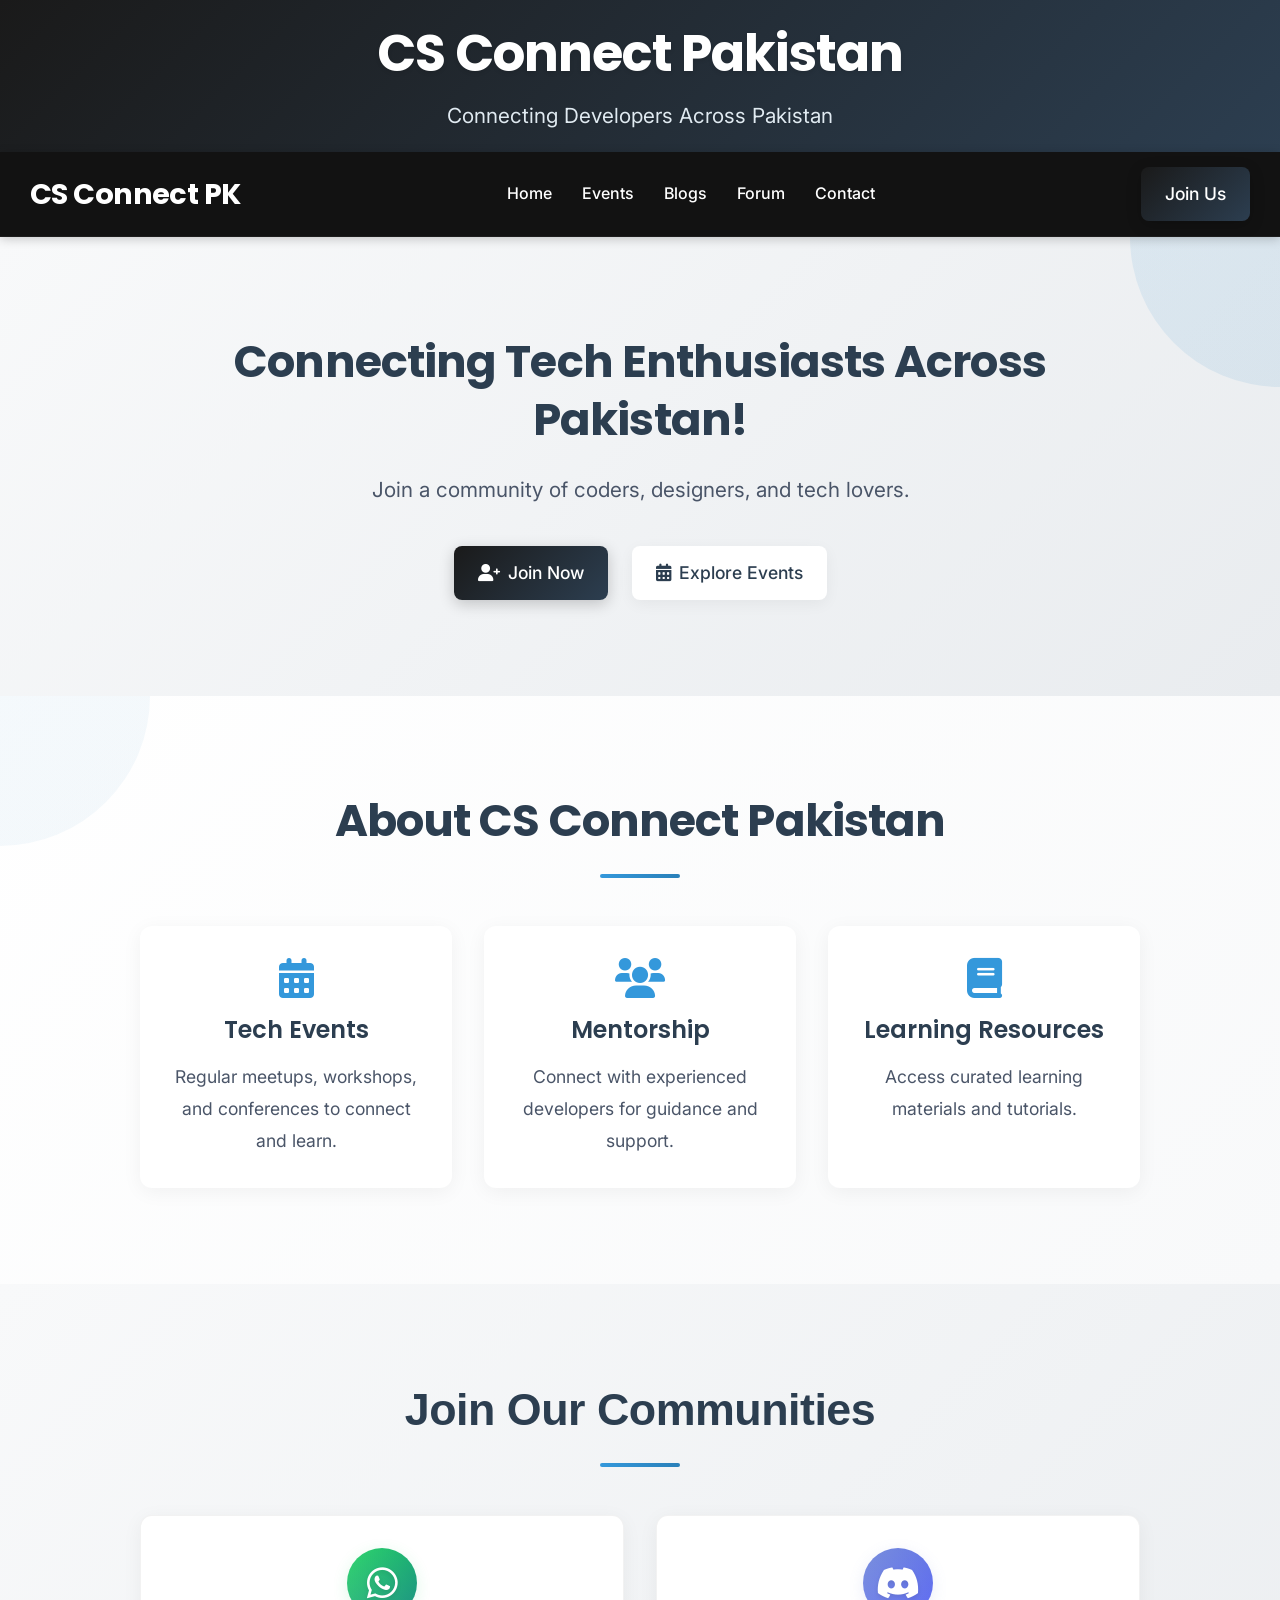
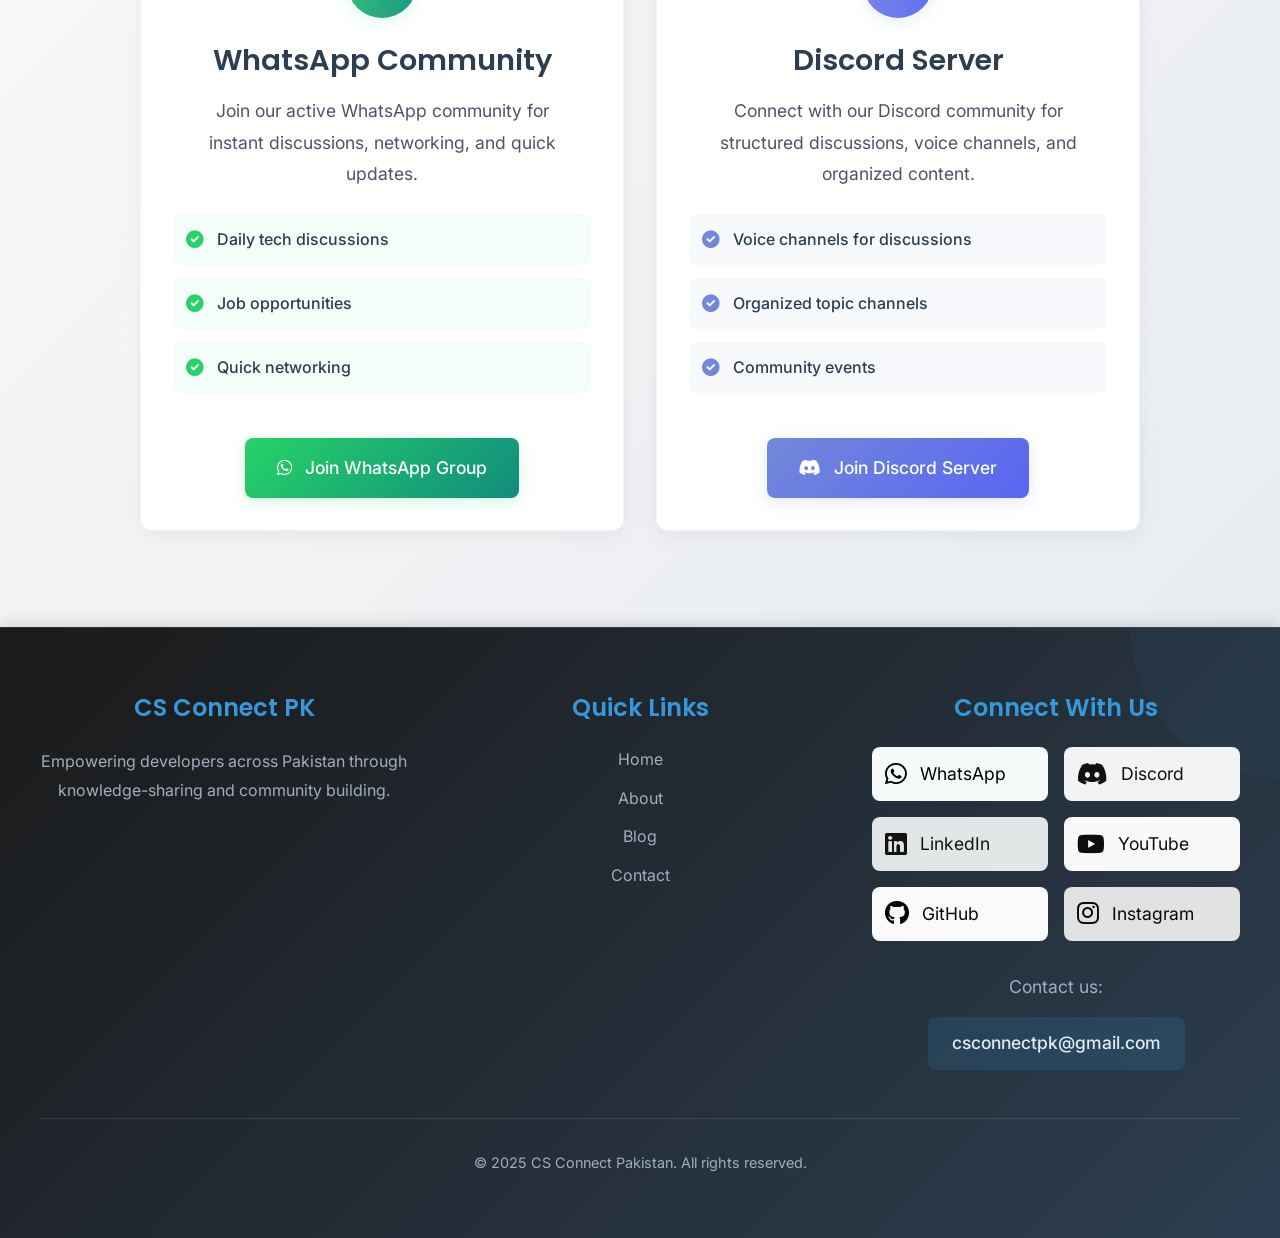
==== commit b849b953: "Merge branch 'TahiraNawab123:main' into main" ====
--- a/index.html
+++ b/index.html
@@ -271,9 +271,9 @@
     <nav style="display: flex; justify-content: space-between; align-items: center; padding: 15px 30px; background-color: #121212; color: white; box-shadow: 0 2px 10px rgba(0, 0, 0, 0.2); position: sticky; top: 0; z-index: 1000; border-bottom: 1px solid rgba(255, 255, 255, 0.05);">
         <div style="font-size: 1.8em; font-weight: 700; font-family: 'Poppins', sans-serif; letter-spacing: -0.02em;">CS Connect PK</div>
         <ul style="list-style: none; display: flex; margin: 0; padding: 0; font-family: 'Inter', sans-serif;">
-            <li style="margin: 0 15px;"><a href="#home" class="nav-link">Home</a></li>
-            <li style="margin: 0 15px;"><a href="#events" class="nav-link">Events</a></li>
-            <li style="margin: 0 15px;"><a href="#blog" class="nav-link">Blogs</a></li>
+            <li style="margin: 0 15px;"><a href="index.html" class="nav-link">Home</a></li>
+            <li style="margin: 0 15px;"><a href="events.html" class="nav-link">Events</a></li>
+            <li style="margin: 0 15px;"><a href="blogs.html" class="nav-link">Blogs</a></li>
             <li style="margin: 0 15px;"><a href="#forum" class="nav-link">Forum</a></li>
             <li style="margin: 0 15px;"><a href="#footer" class="nav-link">Contact</a></li>
         </ul>
@@ -331,347 +331,6 @@
         <div style="position: absolute; top: 0; left: 0; width: 300px; height: 300px; background: linear-gradient(135deg, rgba(52, 152, 219, 0.05) 0%, rgba(41, 128, 185, 0.05) 100%); border-radius: 50%; transform: translate(-50%, -50%); z-index: 0;"></div>
     </section>
 
-    <!-- Events Section -->
-    <section id="events" style="padding: 6rem 2rem; background: linear-gradient(135deg, #f8f9fa 0%, #e9ecef 100%); text-align: center; position: relative; overflow: hidden;">
-        <div style="max-width: 1000px; margin: 0 auto; position: relative; z-index: 1;">
-            <div style="margin-bottom: 3rem;">
-                <h2 class="section-title">Our Events</h2>
-                <div style="width: 80px; height: 4px; background: linear-gradient(90deg, var(--primary-color), var(--primary-dark)); margin: 0 auto; border-radius: 2px;"></div>
-            </div>
-
-            <!-- Past Events -->
-            <div style="margin-bottom: 4rem;">
-                <h3 style="font-size: 2em; margin-bottom: 2rem; color: var(--text-dark); font-weight: 600;">Past Events</h3>
-                <div style="display: grid; grid-template-columns: repeat(auto-fit, minmax(300px, 1fr)); gap: 2rem; margin-top: 2rem;">
-                    <!-- Event 1 -->
-                    <div style="background: white; padding: 2rem; border-radius: 12px; box-shadow: 0 4px 20px rgba(0, 0, 0, 0.05); transition: transform 0.3s ease;">
-                        <div style="background: linear-gradient(135deg, #6c757d, #495057); color: white; padding: 1rem; border-radius: 8px; margin-bottom: 1rem;">
-                            <h4 style="font-size: 1.5em; margin: 0; font-weight: 600;">From Pakistan to Ireland: The Journey of a Senior SWE</h4>
-                            <p style="margin: 0.5rem 0 0; font-size: 0.9em;">Featuring Kashif Umair Liaqat</p>
-                        </div>
-                        <div style="text-align: left; margin-bottom: 1.5rem;">
-                            <p style="color: #4a5568; line-height: 1.8; font-size: 1.1em; margin-bottom: 1rem;">
-                                An inspiring journey of a Pakistani software engineer who made it to Ireland:
-                            </p>
-                            <ul style="list-style: none; padding: 0; margin: 0;">
-                                <li style="margin-bottom: 0.8rem; display: flex; align-items: center; gap: 0.5rem;">
-                                    <i class="fas fa-check-circle" style="color: #3498db;"></i>
-                                    <span>Career transition from Pakistan to Ireland</span>
-                                </li>
-                                <li style="margin-bottom: 0.8rem; display: flex; align-items: center; gap: 0.5rem;">
-                                    <i class="fas fa-check-circle" style="color: #3498db;"></i>
-                                    <span>International work experience insights</span>
-                                </li>
-                                <li style="margin-bottom: 0.8rem; display: flex; align-items: center; gap: 0.5rem;">
-                                    <i class="fas fa-check-circle" style="color: #3498db;"></i>
-                                    <span>Career growth strategies</span>
-                                </li>
-                            </ul>
-                        </div>
-                        <div style="display: flex; gap: 1rem; justify-content: center; margin-bottom: 1rem;">
-                            <span style="background: #e2e8f0; padding: 0.5rem 1rem; border-radius: 50px; font-size: 0.9em; color: #4a5568;">
-                                <i class="fas fa-users"></i> 150+ Views
-                            </span>
-                            <span style="background: #e2e8f0; padding: 0.5rem 1rem; border-radius: 50px; font-size: 0.9em; color: #4a5568;">
-                                <i class="fas fa-clock"></i> 45 mins
-                            </span>
-                        </div>
-                        <a href="https://youtu.be/Uy6LhfnALzw?feature=shared" target="_blank" style="display: inline-flex; align-items: center; gap: 0.5rem; padding: 0.8rem 1.5rem; background: linear-gradient(135deg, #6c757d, #495057); color: white; text-decoration: none; border-radius: 50px; font-weight: 500; transition: all 0.3s ease;">
-                            <i class="fab fa-youtube"></i>
-                            Watch Recording
-                        </a>
-                    </div>
-
-                    <!-- Event 2 -->
-                    <div style="background: white; padding: 2rem; border-radius: 12px; box-shadow: 0 4px 20px rgba(0, 0, 0, 0.05); transition: transform 0.3s ease;">
-                        <div style="background: linear-gradient(135deg, #6c757d, #495057); color: white; padding: 1rem; border-radius: 8px; margin-bottom: 1rem;">
-                            <h4 style="font-size: 1.5em; margin: 0; font-weight: 600;">Nauman Anwar: FAST, Telecom, Harvard, Business & Energy</h4>
-                            <p style="margin: 0.5rem 0 0; font-size: 0.9em;">CCPk | 003</p>
-                        </div>
-                        <div style="text-align: left; margin-bottom: 1.5rem;">
-                            <p style="color: #4a5568; line-height: 1.8; font-size: 1.1em; margin-bottom: 1rem;">
-                                A comprehensive discussion about education, career, and business:
-                            </p>
-                            <ul style="list-style: none; padding: 0; margin: 0;">
-                                <li style="margin-bottom: 0.8rem; display: flex; align-items: center; gap: 0.5rem;">
-                                    <i class="fas fa-check-circle" style="color: #3498db;"></i>
-                                    <span>Educational journey from FAST to Harvard</span>
-                                </li>
-                                <li style="margin-bottom: 0.8rem; display: flex; align-items: center; gap: 0.5rem;">
-                                    <i class="fas fa-check-circle" style="color: #3498db;"></i>
-                                    <span>Telecom industry insights</span>
-                                </li>
-                                <li style="margin-bottom: 0.8rem; display: flex; align-items: center; gap: 0.5rem;">
-                                    <i class="fas fa-check-circle" style="color: #3498db;"></i>
-                                    <span>Business and energy sector experience</span>
-                                </li>
-                            </ul>
-                        </div>
-                        <div style="display: flex; gap: 1rem; justify-content: center; margin-bottom: 1rem;">
-                            <span style="background: #e2e8f0; padding: 0.5rem 1rem; border-radius: 50px; font-size: 0.9em; color: #4a5568;">
-                                <i class="fas fa-users"></i> 200+ Views
-                            </span>
-                            <span style="background: #e2e8f0; padding: 0.5rem 1rem; border-radius: 50px; font-size: 0.9em; color: #4a5568;">
-                                <i class="fas fa-clock"></i> 1 hour
-                            </span>
-                        </div>
-                        <a href="https://youtu.be/iSq15mG1hTc?feature=shared" target="_blank" style="display: inline-flex; align-items: center; gap: 0.5rem; padding: 0.8rem 1.5rem; background: linear-gradient(135deg, #6c757d, #495057); color: white; text-decoration: none; border-radius: 50px; font-weight: 500; transition: all 0.3s ease;">
-                            <i class="fab fa-youtube"></i>
-                            Watch Recording
-                        </a>
-                    </div>
-
-                    <!-- Event 3 -->
-                    <div style="background: white; padding: 2rem; border-radius: 12px; box-shadow: 0 4px 20px rgba(0, 0, 0, 0.05); transition: transform 0.3s ease;">
-                        <div style="background: linear-gradient(135deg, #6c757d, #495057); color: white; padding: 1rem; border-radius: 8px; margin-bottom: 1rem;">
-                            <h4 style="font-size: 1.5em; margin: 0; font-weight: 600;">Should CS Undergrads Pursue a Master's?</h4>
-                            <p style="margin: 0.5rem 0 0; font-size: 0.9em;">Featuring Hamza Azhar</p>
-                        </div>
-                        <div style="text-align: left; margin-bottom: 1.5rem;">
-                            <p style="color: #4a5568; line-height: 1.8; font-size: 1.1em; margin-bottom: 1rem;">
-                                A detailed discussion about pursuing higher education in Computer Science:
-                            </p>
-                            <ul style="list-style: none; padding: 0; margin: 0;">
-                                <li style="margin-bottom: 0.8rem; display: flex; align-items: center; gap: 0.5rem;">
-                                    <i class="fas fa-check-circle" style="color: #3498db;"></i>
-                                    <span>Pros and cons of pursuing MS</span>
-                                </li>
-                                <li style="margin-bottom: 0.8rem; display: flex; align-items: center; gap: 0.5rem;">
-                                    <i class="fas fa-check-circle" style="color: #3498db;"></i>
-                                    <span>Career opportunities after MS</span>
-                                </li>
-                                <li style="margin-bottom: 0.8rem; display: flex; align-items: center; gap: 0.5rem;">
-                                    <i class="fas fa-check-circle" style="color: #3498db;"></i>
-                                    <span>Timing and preparation tips</span>
-                                </li>
-                            </ul>
-                        </div>
-                        <div style="display: flex; gap: 1rem; justify-content: center; margin-bottom: 1rem;">
-                            <span style="background: #e2e8f0; padding: 0.5rem 1rem; border-radius: 50px; font-size: 0.9em; color: #4a5568;">
-                                <i class="fas fa-users"></i> 180+ Views
-                            </span>
-                            <span style="background: #e2e8f0; padding: 0.5rem 1rem; border-radius: 50px; font-size: 0.9em; color: #4a5568;">
-                                <i class="fas fa-clock"></i> 40 mins
-                            </span>
-                        </div>
-                        <a href="https://youtu.be/X1G7GZIz-ag?feature=shared" target="_blank" style="display: inline-flex; align-items: center; gap: 0.5rem; padding: 0.8rem 1.5rem; background: linear-gradient(135deg, #6c757d, #495057); color: white; text-decoration: none; border-radius: 50px; font-weight: 500; transition: all 0.3s ease;">
-                            <i class="fab fa-youtube"></i>
-                            Watch Recording
-                        </a>
-                    </div>
-                </div>
-            </div>
-
-            <!-- Upcoming Events -->
-            <div>
-                <h3 style="font-size: 2em; margin-bottom: 2rem; color: #2c3e50; font-weight: 600;">Upcoming Events</h3>
-                <div style="display: grid; grid-template-columns: repeat(auto-fit, minmax(300px, 1fr)); gap: 2rem; margin-top: 2rem;">
-                    <!-- Hackathon Event -->
-                    <div style="background: white; padding: 2rem; border-radius: 12px; box-shadow: 0 4px 20px rgba(0, 0, 0, 0.05); transition: transform 0.3s ease;">
-                        <div style="background: linear-gradient(135deg, #6c757d, #495057); color: white; padding: 1rem; border-radius: 8px; margin-bottom: 1rem;">
-                            <h4 style="font-size: 1.5em; margin: 0; font-weight: 600;">Pakistan Tech Hackathon 2024</h4>
-                            <p style="margin: 0.5rem 0 0; font-size: 0.9em;">March 15-17, 2024 • 48 Hours</p>
-                        </div>
-                        <div style="text-align: left; margin-bottom: 1.5rem;">
-                            <p style="color: #4a5568; line-height: 1.8; font-size: 1.1em; margin-bottom: 1rem;">
-                                Join Pakistan's biggest tech hackathon and build innovative solutions:
-                            </p>
-                            <ul style="list-style: none; padding: 0; margin: 0;">
-                                <li style="margin-bottom: 0.8rem; display: flex; align-items: center; gap: 0.5rem;">
-                                    <i class="fas fa-check-circle" style="color: #3498db;"></i>
-                                    <span>Build innovative solutions in teams</span>
-                                </li>
-                                <li style="margin-bottom: 0.8rem; display: flex; align-items: center; gap: 0.5rem;">
-                                    <i class="fas fa-check-circle" style="color: #3498db;"></i>
-                                    <span>Mentorship from industry experts</span>
-                                </li>
-                                <li style="margin-bottom: 0.8rem; display: flex; align-items: center; gap: 0.5rem;">
-                                    <i class="fas fa-check-circle" style="color: #3498db;"></i>
-                                    <span>Prizes worth PKR 500,000</span>
-                                </li>
-                            </ul>
-                        </div>
-                        <div style="display: flex; gap: 1rem; justify-content: center; margin-bottom: 1rem;">
-                            <span style="background: #e2e8f0; padding: 0.5rem 1rem; border-radius: 50px; font-size: 0.9em; color: #4a5568;">
-                                <i class="fas fa-users"></i> 100 spots left
-                            </span>
-                            <span style="background: #e2e8f0; padding: 0.5rem 1rem; border-radius: 50px; font-size: 0.9em; color: #4a5568;">
-                                <i class="fas fa-clock"></i> 48 hours
-                            </span>
-                            <span style="background: #e2e8f0; padding: 0.5rem 1rem; border-radius: 50px; font-size: 0.9em; color: #4a5568;">
-                                <i class="fas fa-trophy"></i> Prizes
-                            </span>
-                        </div>
-                        <a href="https://docs.google.com/forms/d/e/1FAIpQLSfGEo5yFGg932sBYGcrCXs8rogV0iCWPI0H6BM_IzTQXAybJw/viewform" target="_blank" style="display: inline-block; padding: 0.8rem 1.5rem; background: linear-gradient(135deg, #6c757d, #495057); color: white; text-decoration: none; border-radius: 50px; font-weight: 500; transition: all 0.3s ease;">Register Now</a>
-                    </div>
-
-                    <!-- AI Workshop Event -->
-                    <div style="background: white; padding: 2rem; border-radius: 12px; box-shadow: 0 4px 20px rgba(0, 0, 0, 0.05); transition: transform 0.3s ease;">
-                        <div style="background: linear-gradient(135deg, #6c757d, #495057); color: white; padding: 1rem; border-radius: 8px; margin-bottom: 1rem;">
-                            <h4 style="font-size: 1.5em; margin: 0; font-weight: 600;">AI & Machine Learning Workshop</h4>
-                            <p style="margin: 0.5rem 0 0; font-size: 0.9em;">March 20, 2024 • 2:00 PM - 4:00 PM</p>
-                        </div>
-                        <div style="text-align: left; margin-bottom: 1.5rem;">
-                            <p style="color: #4a5568; line-height: 1.8; font-size: 1.1em; margin-bottom: 1rem;">
-                                Join us for an intensive workshop on AI and Machine Learning fundamentals:
-                            </p>
-                            <ul style="list-style: none; padding: 0; margin: 0;">
-                                <li style="margin-bottom: 0.8rem; display: flex; align-items: center; gap: 0.5rem;">
-                                    <i class="fas fa-check-circle" style="color: #3498db;"></i>
-                                    <span>Introduction to AI/ML concepts and applications</span>
-                                </li>
-                                <li style="margin-bottom: 0.8rem; display: flex; align-items: center; gap: 0.5rem;">
-                                    <i class="fas fa-check-circle" style="color: #3498db;"></i>
-                                    <span>Hands-on coding session with Python</span>
-                                </li>
-                                <li style="margin-bottom: 0.8rem; display: flex; align-items: center; gap: 0.5rem;">
-                                    <i class="fas fa-check-circle" style="color: #3498db;"></i>
-                                    <span>Real-world project implementation</span>
-                                </li>
-                            </ul>
-                        </div>
-                        <div style="display: flex; gap: 1rem; justify-content: center; margin-bottom: 1rem;">
-                            <span style="background: #e2e8f0; padding: 0.5rem 1rem; border-radius: 50px; font-size: 0.9em; color: #4a5568;">
-                                <i class="fas fa-users"></i> 50 spots left
-                            </span>
-                            <span style="background: #e2e8f0; padding: 0.5rem 1rem; border-radius: 50px; font-size: 0.9em; color: #4a5568;">
-                                <i class="fas fa-clock"></i> 2 hours
-                            </span>
-                            <span style="background: #e2e8f0; padding: 0.5rem 1rem; border-radius: 50px; font-size: 0.9em; color: #4a5568;">
-                                <i class="fas fa-laptop-code"></i> Hands-on
-                            </span>
-                        </div>
-                        <a href="#" style="display: inline-block; padding: 0.8rem 1.5rem; background: linear-gradient(135deg, #6c757d, #495057); color: white; text-decoration: none; border-radius: 50px; font-weight: 500; transition: all 0.3s ease;">Register Now</a>
-                    </div>
-
-                    <!-- Cloud Computing Event -->
-                    <div style="background: white; padding: 2rem; border-radius: 12px; box-shadow: 0 4px 20px rgba(0, 0, 0, 0.05); transition: transform 0.3s ease;">
-                        <div style="background: linear-gradient(135deg, #6c757d, #495057); color: white; padding: 1rem; border-radius: 8px; margin-bottom: 1rem;">
-                            <h4 style="font-size: 1.5em; margin: 0; font-weight: 600;">Cloud Computing & DevOps</h4>
-                            <p style="margin: 0.5rem 0 0; font-size: 0.9em;">March 25, 2024 • 3:00 PM - 6:00 PM</p>
-                        </div>
-                        <div style="text-align: left; margin-bottom: 1.5rem;">
-                            <p style="color: #4a5568; line-height: 1.8; font-size: 1.1em; margin-bottom: 1rem;">
-                                Comprehensive workshop on modern cloud and DevOps practices:
-                            </p>
-                            <ul style="list-style: none; padding: 0; margin: 0;">
-                                <li style="margin-bottom: 0.8rem; display: flex; align-items: center; gap: 0.5rem;">
-                                    <i class="fas fa-check-circle" style="color: #3498db;"></i>
-                                    <span>AWS, Azure, and GCP platform overview</span>
-                                </li>
-                                <li style="margin-bottom: 0.8rem; display: flex; align-items: center; gap: 0.5rem;">
-                                    <i class="fas fa-check-circle" style="color: #3498db;"></i>
-                                    <span>Containerization with Docker & Kubernetes</span>
-                                </li>
-                                <li style="margin-bottom: 0.8rem; display: flex; align-items: center; gap: 0.5rem;">
-                                    <i class="fas fa-check-circle" style="color: #3498db;"></i>
-                                    <span>CI/CD pipeline implementation</span>
-                                </li>
-                            </ul>
-                        </div>
-                        <div style="display: flex; gap: 1rem; justify-content: center; margin-bottom: 1rem;">
-                            <span style="background: #e2e8f0; padding: 0.5rem 1rem; border-radius: 50px; font-size: 0.9em; color: #4a5568;">
-                                <i class="fas fa-users"></i> 30 spots left
-                            </span>
-                            <span style="background: #e2e8f0; padding: 0.5rem 1rem; border-radius: 50px; font-size: 0.9em; color: #4a5568;">
-                                <i class="fas fa-clock"></i> 3 hours
-                            </span>
-                            <span style="background: #e2e8f0; padding: 0.5rem 1rem; border-radius: 50px; font-size: 0.9em; color: #4a5568;">
-                                <i class="fas fa-laptop-code"></i> Hands-on
-                            </span>
-                        </div>
-                        <a href="#" style="display: inline-block; padding: 0.8rem 1.5rem; background: linear-gradient(135deg, #6c757d, #495057); color: white; text-decoration: none; border-radius: 50px; font-weight: 500; transition: all 0.3s ease;">Register Now</a>
-                    </div>
-                </div>
-            </div>
-        </div>
-    </section>
-
-    <!-- Blog Highlights Section -->
-    <section id="blog" style="padding: 6rem 2rem; background: linear-gradient(135deg, #f8f9fa 0%, #e9ecef 100%); text-align: center; position: relative; overflow: hidden;">
-        <div style="max-width: 1000px; margin: 0 auto; position: relative; z-index: 1;">
-            <div style="margin-bottom: 3rem;">
-                <h2 class="section-title">Latest from Our Blog</h2>
-                <div style="width: 80px; height: 4px; background: linear-gradient(90deg, var(--primary-color), var(--primary-dark)); margin: 0 auto; border-radius: 2px;"></div>
-            </div>
-
-            <!-- Blog Posts Grid -->
-            <div style="display: grid; grid-template-columns: repeat(auto-fit, minmax(300px, 1fr)); gap: 2rem; margin-top: 2rem;">
-                <!-- Blog Post 1 -->
-                <div class="blog-post">
-                    <div class="blog-post-header">
-                        <h4 class="blog-post-title">Why piracy should be avoided?</h4>
-                        <p class="blog-post-meta">Ethics & FOSS</p>
-                    </div>
-                    <div class="blog-post-content">
-                        <p class="blog-post-excerpt">An insightful discussion on the ethical implications of software piracy and the importance of supporting open-source alternatives:</p>
-                        <ul>
-                            <li>Understanding the impact of piracy</li>
-                            <li>Exploring free and open-source alternatives</li>
-                            <li>Making ethical choices in software usage</li>
-                        </ul>
-                        <div style="display: flex; align-items: center; gap: 0.8rem; margin-bottom: 1rem; color: #6c757d;">
-                            <i class="fas fa-user-circle"></i>
-                            <span>Author: Talha Asghar</span>
-                        </div>
-                        <div class="read-more">
-                            <i class="fas fa-book-reader"></i>
-                            Read Article
-                        </div>
-                    </div>
-                </div>
-
-                <!-- Blog Post 2 -->
-                <div class="blog-post">
-                    <div class="blog-post-header">
-                        <h4 class="blog-post-title">How to copy or move millions of files concurrently in linux</h4>
-                        <p class="blog-post-meta">Linux & Backend Tips</p>
-                    </div>
-                    <div class="blog-post-content">
-                        <p class="blog-post-excerpt">A practical guide to efficiently handling large-scale file operations in Linux:</p>
-                        <ul>
-                            <li>Using parallel processing for file operations</li>
-                            <li>Optimizing performance for large datasets</li>
-                            <li>Best practices for system resources</li>
-                        </ul>
-                        <div style="display: flex; align-items: center; gap: 0.8rem; margin-bottom: 1rem; color: #6c757d;">
-                            <i class="fas fa-user-circle"></i>
-                            <span>Author: Talha Asghar</span>
-                        </div>
-                    </div>
-                    <div class="read-more">
-                        <i class="fas fa-book-reader"></i>
-                        Read Article
-                    </div>
-                </div>
-
-                <!-- Blog Post 3 -->
-                <div class="blog-post">
-                    <div class="blog-post-header">
-                        <h4 class="blog-post-title">Signal as alternative of WhatsApp</h4>
-                        <p class="blog-post-meta">Privacy & Messaging</p>
-                    </div>
-                    <div class="blog-post-content">
-                        <p class="blog-post-excerpt">A comprehensive comparison of Signal and WhatsApp for secure messaging:</p>
-                        <ul>
-                            <li>Privacy and security features</li>
-                            <li>User experience comparison</li>
-                            <li>Making the switch to Signal</li>
-                        </ul>
-                        <div style="display: flex; align-items: center; gap: 0.8rem; margin-bottom: 1rem; color: #6c757d;">
-                            <i class="fas fa-user-circle"></i>
-                            <span>Author: Talha Asghar</span>
-                        </div>
-                    </div>
-                    <div class="read-more">
-                        <i class="fas fa-book-reader"></i>
-                        Read Article
-                    </div>
-                </div>
-            </div>
-        </div>
-    </section>
-
     <!-- Forum Section -->
     <section id="forum" style="padding: 6rem 2rem; background: linear-gradient(135deg, #f8f9fa 0%, #e9ecef 100%); text-align: center; position: relative; overflow: hidden;">
         <div style="max-width: 1000px; margin: 0 auto; position: relative; z-index: 1;">
@@ -745,7 +404,6 @@
         </div>
     </section>
 
-
     <!-- Existing Footer -->
     <footer id="footer" style="padding: 4rem 2rem; background: linear-gradient(135deg, #1a1a1a 0%, #2c3e50 100%); color: #f0f0f0; text-align: center; position: relative; overflow: hidden; box-shadow: 0 -2px 15px rgba(0, 0, 0, 0.15); border-top: 1px solid rgba(255, 255, 255, 0.05);">
         <div style="max-width: 1200px; margin: 0 auto; position: relative; z-index: 1;">
@@ -800,7 +458,7 @@
                 </div>
             </div>
             <div style="border-top: 1px solid rgba(255, 255, 255, 0.1); padding-top: 2rem; margin-top: 2rem;">
-                <p style="color: #a0aec0; font-size: 0.9em; margin: 0;">&copy; 2024 CS Connect Pakistan. All rights reserved.</p>
+                <p style="color: #a0aec0; font-size: 0.9em; margin: 0;">&copy; 2025 CS Connect Pakistan. All rights reserved.</p>
             </div>
         </div>
         <div style="position: absolute; top: 0; right: 0; width: 300px; height: 300px; background: linear-gradient(135deg, rgba(52, 152, 219, 0.05) 0%, rgba(41, 128, 185, 0.05) 100%); border-radius: 50%; transform: translate(50%, -50%); z-index: 0;"></div>
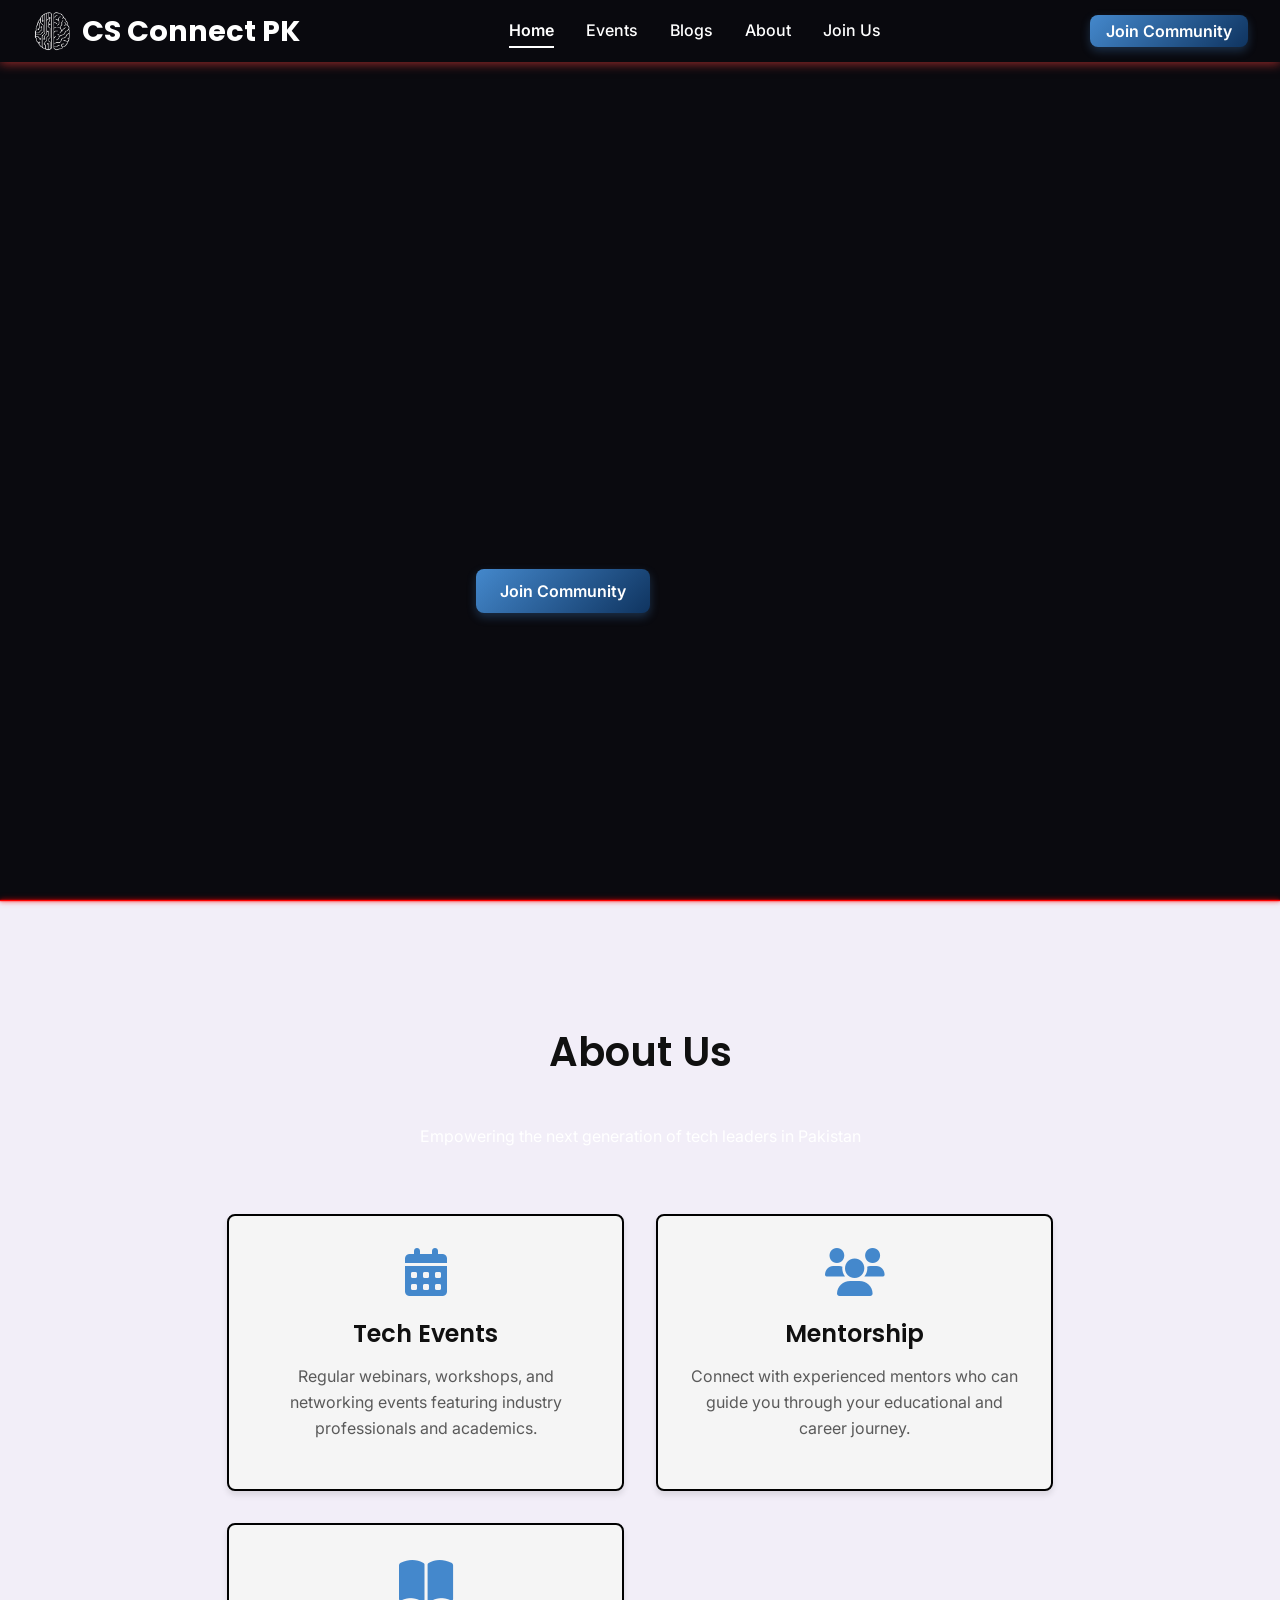
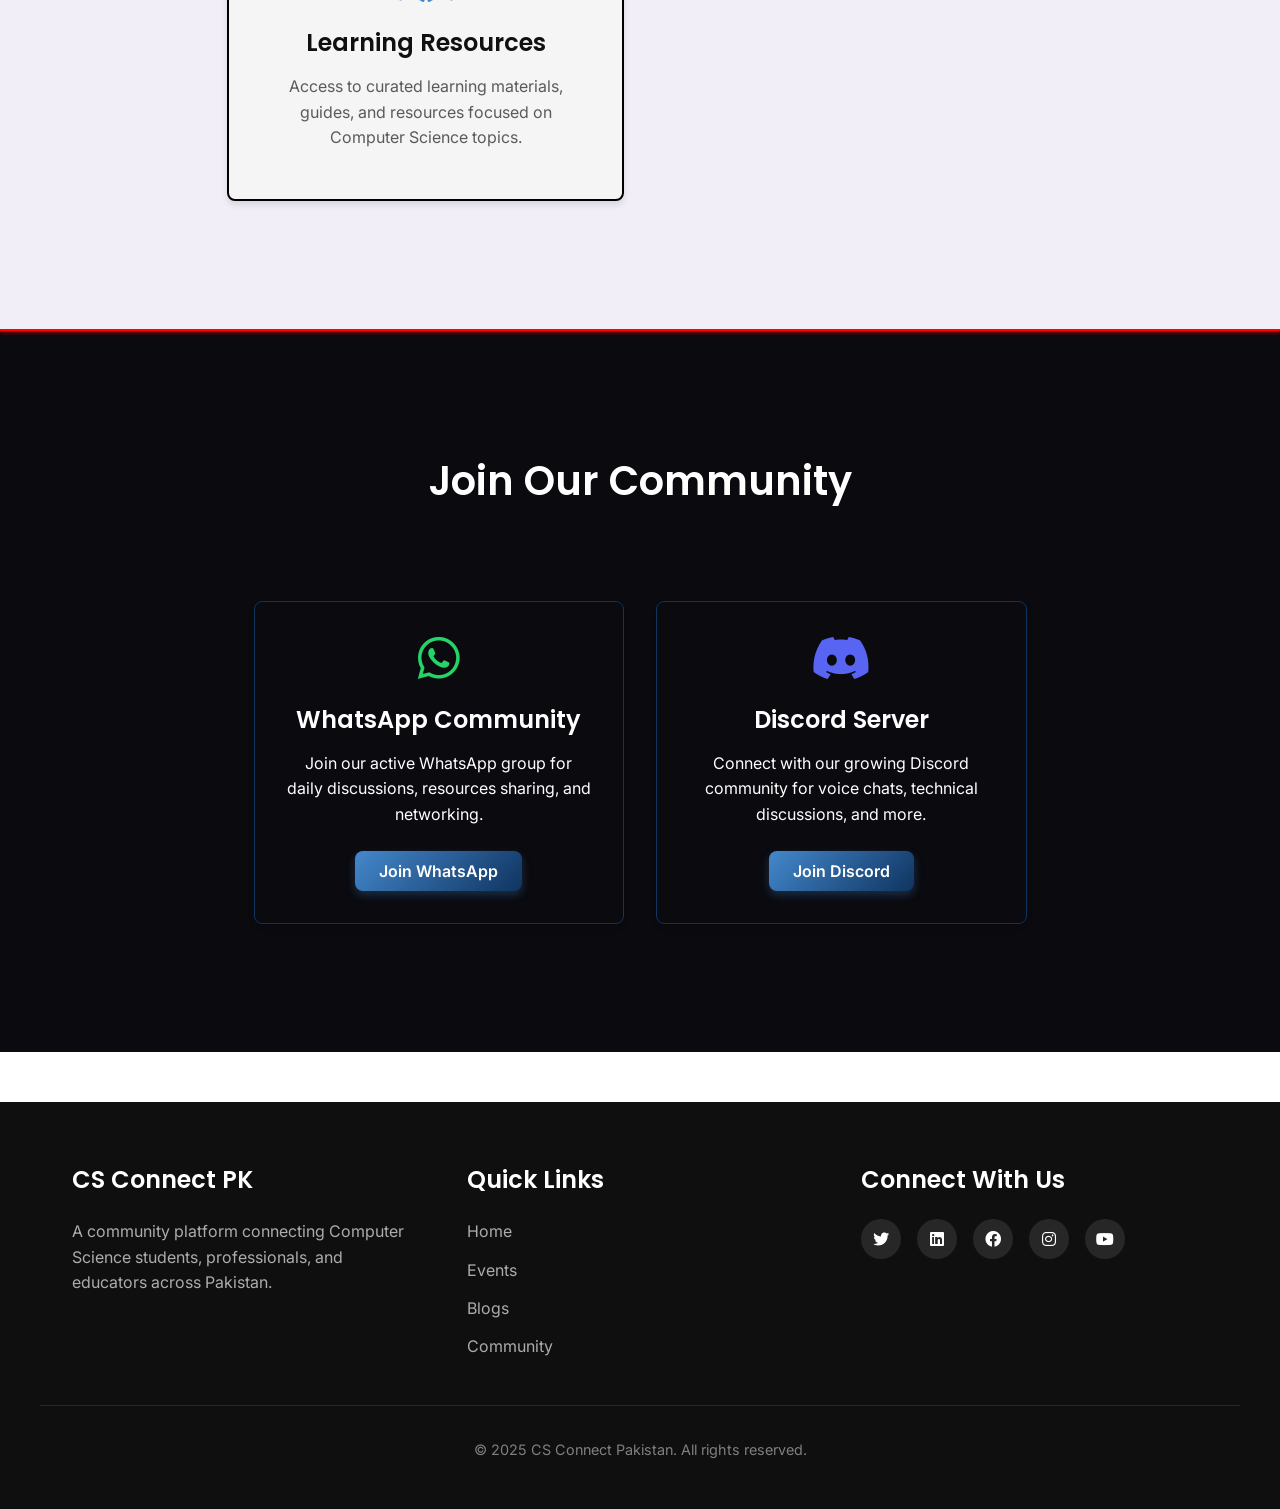
==== commit 005df25d: "Merge pull request #7 from higgsboson909/main Fix navbar styling" ====
--- a/index.html
+++ b/index.html
@@ -6,464 +6,146 @@
     <title>CS Connect PK</title>
     <link rel="stylesheet" href="https://cdnjs.cloudflare.com/ajax/libs/font-awesome/6.0.0/css/all.min.css">
     <link href="https://fonts.googleapis.com/css2?family=Inter:wght@400;500;600;700&family=Poppins:wght@500;600;700&display=swap" rel="stylesheet">
-    
-    <!-- Favicon -->
-    <link rel="icon" type="image/x-icon" href="assets/favicon.ico">
-    <link rel="icon" type="image/png" sizes="192x192" href="assets/web-app-manifest-192x192.png">
-    <link rel="apple-touch-icon" sizes="180x180" href="assets/apple-touch-icon.png">
-    <link rel="icon" type="image/svg+xml" href="assets/favicon.svg">
-    <link rel="manifest" href="site.webmanifest">
-    <meta name="theme-color" content="#3498db">
-    <meta name="apple-mobile-web-app-capable" content="yes">
-    <meta name="apple-mobile-web-app-status-bar-style" content="black-translucent">
-
-    <style>
-        :root {
-            --primary-color: #3498db;
-            --primary-dark: #2980b9;
-            --text-dark: #2c3e50;
-            --text-light: #4a5568;
-            --bg-light: #f8f9fa;
-            --bg-white: #ffffff;
-            --card-bg: #f8f9fa;
-            --text-secondary: #6c757d;
-        }
-
-        * {
-            margin: 0;
-            padding: 0;
-            box-sizing: border-box;
-        }
-
-        body {
-            font-family: 'Inter', -apple-system, BlinkMacSystemFont, 'Segoe UI', Roboto, sans-serif;
-            line-height: 1.6;
-            color: var(--text-dark);
-        }
-
-        h1, h2, h3, h4, h5, h6 {
-            font-family: 'Poppins', sans-serif;
-            font-weight: 600;
-            line-height: 1.3;
-        }
-
-        html {
-            scroll-behavior: smooth;
-        }
-
-        section {
-            scroll-margin-top: 80px;
-        }
-
-        .gradient-text {
-            background: linear-gradient(135deg, var(--primary-color), var(--primary-dark));
-            -webkit-background-clip: text;
-            -webkit-text-fill-color: transparent;
-        }
-
-        .section-title {
-            font-size: 2.8em;
-            margin-bottom: 1.5rem;
-            color: var(--text-dark);
-            font-weight: 700;
-            letter-spacing: -0.02em;
-        }
-
-        .section-subtitle {
-            font-size: 1.3em;
-            color: var(--text-light);
-            max-width: 800px;
-            margin: 0 auto 2.5rem;
-        }
-
-        .card {
-            background: white;
-            border-radius: 12px;
-            box-shadow: 0 4px 20px rgba(0, 0, 0, 0.05);
-            transition: transform 0.3s ease, box-shadow 0.3s ease;
-        }
-
-        .card:hover {
-            transform: translateY(-5px);
-            box-shadow: 0 8px 30px rgba(0, 0, 0, 0.1);
-        }
-
-        .card-header {
-            background: linear-gradient(135deg, #1a1a1a, #2c3e50);
-            color: white;
-            padding: 1rem;
-            border-radius: 8px;
-            margin-bottom: 1rem;
-        }
-
-        .btn {
-            display: inline-flex;
-            align-items: center;
-            gap: 0.5rem;
-            padding: 0.8rem 1.5rem;
-            border-radius: 8px;
-            font-weight: 500;
-            transition: all 0.3s ease;
-            text-decoration: none;
-            font-size: 1.1em;
-        }
-
-        .btn-primary {
-            background: linear-gradient(135deg, #1a1a1a, #2c3e50);
-            color: white;
-            box-shadow: 0 4px 15px rgba(0, 0, 0, 0.2);
-        }
-
-        .btn-primary:hover {
-            transform: translateY(-2px);
-            box-shadow: 0 6px 20px rgba(0, 0, 0, 0.25);
-        }
-
-        .nav-link {
-            color: white !important;
-            text-decoration: none;
-            font-size: 1em;
-            font-weight: 500;
-            transition: color 0.3s;
-            position: relative;
-        }
-
-        .nav-link::after {
-            content: '';
-            position: absolute;
-            bottom: -4px;
-            left: 0;
-            width: 0;
-            height: 2px;
-            background: #6c757d;
-            transition: width 0.3s ease;
-        }
-
-        .nav-link:hover::after {
-            width: 100%;
-        }
-
-        /* Scroll Animation Classes */
-        .fade-in-up {
-            opacity: 0;
-            transform: translateY(30px);
-            transition: opacity 0.6s ease-out, transform 0.6s ease-out;
-        }
-
-        .fade-in-up.visible {
-            opacity: 1;
-            transform: translateY(0);
-        }
-
-        .fade-in-up.delay-1 {
-            transition-delay: 0.2s;
-        }
-
-        .fade-in-up.delay-2 {
-            transition-delay: 0.4s;
-        }
-
-        .fade-in-up.delay-3 {
-            transition-delay: 0.6s;
-        }
-
-        /* Update past events grid boxes */
-        #events [style*="grid-template-columns: repeat(auto-fit, minmax(300px, 1fr))"] > div {
-            padding: 1.2rem !important;  /* Reduced from 2rem */
-        }
-
-        #events [style*="grid-template-columns: repeat(auto-fit, minmax(300px, 1fr))"] > div > div {
-            margin-bottom: 0.6rem !important;  /* Reduced from 1rem */
-        }
-
-        #events [style*="grid-template-columns: repeat(auto-fit, minmax(300px, 1fr))"] > div > div[style*="margin-bottom: 1.5rem"] {
-            margin-bottom: 0.8rem !important;  /* Reduced from 1.5rem */
-        }
-
-        #events [style*="grid-template-columns: repeat(auto-fit, minmax(300px, 1fr))"] > div ul li {
-            margin-bottom: 0.4rem !important;  /* Reduced from 0.8rem */
-        }
-
-        #events [style*="grid-template-columns: repeat(auto-fit, minmax(300px, 1fr))"] > div > div[style*="display: flex; gap: 1rem; justify-content: center"] {
-            margin-bottom: 0.8rem !important;  /* Reduced from 1.5rem */
-        }
-
-        #events [style*="grid-template-columns: repeat(auto-fit, minmax(300px, 1fr))"] > div p {
-            line-height: 1.5 !important;  /* Reduced from 1.8 */
-            margin-bottom: 0.6rem !important;  /* Reduced from 1rem */
-        }
-
-        footer {
-            background: linear-gradient(135deg, #1a1a1a 0%, #2c3e50 100%);
-        }
-
-        .social-btn {
-            background: rgba(255, 255, 255, 0.1);
-            border: 1px solid rgba(255, 255, 255, 0.1);
-            transition: all 0.3s ease;
-        }
-
-        .social-btn:hover {
-            background: rgba(255, 255, 255, 0.15);
-            border-color: rgba(255, 255, 255, 0.2);
-        }
-
-        .blog-post {
-            background: var(--card-bg);
-            border-radius: 10px;
-            overflow: hidden;
-            box-shadow: 0 4px 6px rgba(0, 0, 0, 0.1);
-            transition: transform 0.3s ease;
-        }
-
-        .blog-post:hover {
-            transform: translateY(-5px);
-        }
-
-        .blog-post-header {
-            background: linear-gradient(135deg, #6c757d, #495057);
-            padding: 1.5rem;
-            color: white;
-        }
-
-        .blog-post-title {
-            font-size: 1.5rem;
-            margin-bottom: 0.5rem;
-            color: white;
-        }
-
-        .blog-post-meta {
-            font-size: 0.9rem;
-            opacity: 0.9;
-            color: white;
-        }
-
-        .blog-post-content {
-            padding: 1.5rem;
-        }
-
-        .blog-post-excerpt {
-            color: var(--text-secondary);
-            margin-bottom: 1rem;
-        }
-
-        .read-more {
-            display: inline-block;
-            padding: 0.5rem 1rem;
-            background: linear-gradient(135deg, #6c757d, #495057);
-            color: white;
-            text-decoration: none;
-            border-radius: 5px;
-            transition: transform 0.3s ease;
-        }
-
-        .read-more:hover {
-            transform: translateX(5px);
-            color: white;
-        }
-    </style>
+    <link rel="stylesheet" href="style.css">
+    <link rel="stylesheet" href="mesh-gradient.css">
+    <link rel="stylesheet" href="disco-lights.css">
+    <link rel="stylesheet" href="about-animation.css">
+   
+    <link rel="icon" href="./images/favicon.svg" type="image/svg+xml" sizes="256x256">
 </head>
 <body>
-    <header style="text-align: center; padding: 20px; background: linear-gradient(135deg, #1a1a1a 0%, #2c3e50 100%); color: white; box-shadow: 0 2px 15px rgba(0, 0, 0, 0.15); position: relative;">
-        <h1 style="font-size: 3.2em; margin: 0; font-family: 'Poppins', sans-serif; font-weight: 700; text-shadow: 0 2px 4px rgba(0, 0, 0, 0.1); letter-spacing: -0.02em;">CS Connect Pakistan</h1>
-        <p style="font-size: 1.3em; margin-top: 12px; font-family: 'Inter', sans-serif; color: #e0eaf1; text-shadow: 0 1px 2px rgba(0, 0, 0, 0.1); font-weight: 400;">Connecting Developers Across Pakistan</p>
-    </header>
-    <nav style="display: flex; justify-content: space-between; align-items: center; padding: 15px 30px; background-color: #121212; color: white; box-shadow: 0 2px 10px rgba(0, 0, 0, 0.2); position: sticky; top: 0; z-index: 1000; border-bottom: 1px solid rgba(255, 255, 255, 0.05);">
-        <div style="font-size: 1.8em; font-weight: 700; font-family: 'Poppins', sans-serif; letter-spacing: -0.02em;">CS Connect PK</div>
-        <ul style="list-style: none; display: flex; margin: 0; padding: 0; font-family: 'Inter', sans-serif;">
-            <li style="margin: 0 15px;"><a href="index.html" class="nav-link">Home</a></li>
-            <li style="margin: 0 15px;"><a href="events.html" class="nav-link">Events</a></li>
-            <li style="margin: 0 15px;"><a href="blogs.html" class="nav-link">Blogs</a></li>
-            <li style="margin: 0 15px;"><a href="#forum" class="nav-link">Forum</a></li>
-            <li style="margin: 0 15px;"><a href="#footer" class="nav-link">Contact</a></li>
+    <nav>
+
+        <div class="logo-container">
+            <!-- Community Logo -->
+            <a href="index.html">
+                <img src="./images/logo.png" alt="CS Connect Logo" class="navbar-logo">
+            </a>
+            <!-- Community Name -->
+            <a href="index.html" class="site-title">CS Connect PK</a>
+        </div>
+        <ul>
+            <li><a href="index.html" class="nav-link active">Home</a></li>
+            <li><a href="events.html" class="nav-link">Events</a></li>
+            <li><a href="blogs.html" class="nav-link">Blogs</a></li>
+            <li><a href="#about" class="nav-link scroll-link">About</a></li>
+            <li><a href="#join" class="nav-link scroll-link">Join Us</a></li>
         </ul>
-        <a href="#join" class="btn btn-primary">Join Us</a>
+        <a href="#join" class="btn-primary scroll-link">Join Community</a>
+        <div class="mobile-toggle" aria-label="Toggle navigation menu" role="button" tabindex="0">
+            <div class="bar"></div>
+            <div class="bar"></div>
+            <div class="bar"></div>
+        </div>
     </nav>
 
-    <!-- Hero Section -->
-    <section id="home" style="text-align: center; padding: 6rem 2rem; background: linear-gradient(135deg, #f8f9fa 0%, #e9ecef 100%); position: relative; overflow: hidden;">
-        <div style="max-width: 1000px; margin: 0 auto; position: relative; z-index: 1;">
-            <h2 class="section-title">
-                Connecting Tech Enthusiasts Across Pakistan!
-            </h2>
-            <p class="section-subtitle">
-                Join a community of coders, designers, and tech lovers.
-            </p>
-            <div style="display: flex; gap: 1.5rem; justify-content: center; align-items: center; flex-wrap: wrap;">
-                <a href="#join" class="btn btn-primary">
-                    <i class="fas fa-user-plus"></i>
-                    Join Now
-                </a>
-                <a href="#events" class="btn" style="color: var(--text-dark); background: white; box-shadow: 0 4px 15px rgba(0, 0, 0, 0.05);">
-                    <i class="fas fa-calendar-alt"></i>
-                    Explore Events
-                </a>
+    <div class="mobile-menu">
+        <ul>
+            <li><a href="index.html" class="nav-link active">Home</a></li>
+            <li><a href="events.html" class="nav-link">Events</a></li>
+            <li><a href="blogs.html" class="nav-link">Blogs</a></li>
+            <li><a href="#about" class="nav-link scroll-link">About</a></li>
+            <li><a href="#join" class="nav-link scroll-link">Join Us</a></li>
+        </ul>
+        <a href="#join" class="btn-primary scroll-link">Join Community</a>
+    </div>
+
+    <header class="hero animated-bg-container">
+        <div class="animated-content">
+            <h1 class="hero-title">CS Connect Pakistan</h1>
+            <h2 class="hero-subtitle">A Platform Which is Created By the Tech Students for the Tech Students of Pakistan</h2>
+            <p class="hero-text">Join the community of Coders, designers, and tech lovers.</p>
+            <div class="hero-buttons">
+                <a href="#join" class="btn-primary">Join Community</a>
+                <a href="#about" class="btn-secondary">Learn More</a>
             </div>
         </div>
-        <div style="position: absolute; top: 0; right: 0; width: 300px; height: 300px; background: linear-gradient(135deg, rgba(52, 152, 219, 0.1) 0%, rgba(41, 128, 185, 0.1) 100%); border-radius: 50%; transform: translate(50%, -50%); z-index: 0;"></div>
-    </section>
+    </header>
 
-    <!-- About Section -->
-    <section id="about" style="padding: 6rem 2rem; background: linear-gradient(135deg, #ffffff 0%, #f8f9fa 100%); text-align: center; position: relative; overflow: hidden;">
-        <div style="max-width: 1000px; margin: 0 auto; position: relative; z-index: 1;">
-            <div style="margin-bottom: 3rem;">
-                <h2 class="section-title">About CS Connect Pakistan</h2>
-                <div style="width: 80px; height: 4px; background: linear-gradient(90deg, var(--primary-color), var(--primary-dark)); margin: 0 auto; border-radius: 2px;"></div>
+    <main>
+        <section id="about" class="about-section animated-bg-container">
+            <div class="section-container animated-content">
+                <h2 class="section-title text-center">About Us</h2>
+                <p class="section-subtitle text-center">Empowering the next generation of tech leaders in Pakistan</p>
+                <div class="about-grid">
+                    <div class="about-card">
+                        <i class="fas fa-calendar-alt about-icon"></i>
+                        <h3 class="about-card-title">Tech Events</h3>
+                        <p class="about-card-text">Regular webinars, workshops, and networking events featuring industry professionals and academics.</p>
+                    </div>
+                    <div class="about-card">
+                        <i class="fas fa-users about-icon"></i>
+                        <h3 class="about-card-title">Mentorship</h3>
+                        <p class="about-card-text">Connect with experienced mentors who can guide you through your educational and career journey.</p>
+                    </div>
+                    <div class="about-card">
+                        <i class="fas fa-book-open about-icon"></i>
+                        <h3 class="about-card-title">Learning Resources</h3>
+                        <p class="about-card-text">Access to curated learning materials, guides, and resources focused on Computer Science topics.</p>
+                    </div>
+                </div>
             </div>
-            <div style="display: grid; grid-template-columns: repeat(auto-fit, minmax(300px, 1fr)); gap: 2rem; margin-top: 2rem;">
-                <div class="card" style="padding: 2rem;">
-                    <i class="fas fa-calendar-alt" style="font-size: 2.5em; color: var(--primary-color); margin-bottom: 1rem;"></i>
-                    <h3 style="font-size: 1.5em; color: var(--text-dark); margin-bottom: 1rem; font-weight: 600;">Tech Events</h3>
-                    <p style="color: var(--text-light); line-height: 1.8; font-size: 1.1em;">Regular meetups, workshops, and conferences to connect and learn.</p>
+        </section>
+
+        <section id="join" class="join-section animated-bg-container">
+            <div class="animated-content">
+                <div class="section-container">
+                    <h2 class="section-title text-center">Join Our Community</h2>
+                    <div class="join-grid">
+                        <div class="join-card">
+                            <i class="fab fa-whatsapp join-icon"></i>
+                            <h3 class="join-card-title">WhatsApp Community</h3>
+                            <p class="join-card-text">Join our active WhatsApp group for daily discussions, resources sharing, and networking.</p>
+                            <a href="https://chat.whatsapp.com/EfQx6zEzDqw3y3lzEhTACO" target="_blank" class="btn-primary">Join WhatsApp</a>
+                        </div>
+                        <div class="join-card">
+                            <i class="fab fa-discord join-icon"></i>
+                            <h3 class="join-card-title">Discord Server</h3>
+                            <p class="join-card-text">Connect with our growing Discord community for voice chats, technical discussions, and more.</p>
+                            <a href="https://discord.gg/ynkCzPzg" target="_blank" class="btn-primary">Join Discord</a>
+                        </div>
+                    </div>
                 </div>
-                <div class="card" style="padding: 2rem;">
-                    <i class="fas fa-users" style="font-size: 2.5em; color: var(--primary-color); margin-bottom: 1rem;"></i>
-                    <h3 style="font-size: 1.5em; color: var(--text-dark); margin-bottom: 1rem; font-weight: 600;">Mentorship</h3>
-                    <p style="color: var(--text-light); line-height: 1.8; font-size: 1.1em;">Connect with experienced developers for guidance and support.</p>
-                </div>
-                <div class="card" style="padding: 2rem;">
-                    <i class="fas fa-book" style="font-size: 2.5em; color: var(--primary-color); margin-bottom: 1rem;"></i>
-                    <h3 style="font-size: 1.5em; color: var(--text-dark); margin-bottom: 1rem; font-weight: 600;">Learning Resources</h3>
-                    <p style="color: var(--text-light); line-height: 1.8; font-size: 1.1em;">Access curated learning materials and tutorials.</p>
+            </div>
+        </section>
+        <div class="white-strip"></div>
+    </main>
+
+    <footer id="footer">
+        <div class="footer-container">
+            <div class="footer-section">
+                <h3 class="footer-title">CS Connect PK</h3>
+                <p class="footer-text">A community platform connecting Computer Science students, professionals, and educators across Pakistan.</p>
+            </div>
+            <div class="footer-section">
+                <h3 class="footer-title">Quick Links</h3>
+                <ul class="footer-links">
+                    <li><a href="index.html" class="footer-link">Home</a></li>
+                    <li><a href="events.html" class="footer-link">Events</a></li>
+                    <li><a href="blogs.html" class="footer-link">Blogs</a></li>
+                    <li><a href="#forum" class="footer-link">Community</a></li>
+                </ul>
+            </div>
+            <div class="footer-section">
+                <h3 class="footer-title">Connect With Us</h3>
+                <div class="social-links">
+                    <a href="https://twitter.com/csconnectpk" class="social-link"><i class="fab fa-twitter"></i></a>
+                    <a href="https://www.linkedin.com/company/csconnectpk" class="social-link"><i class="fab fa-linkedin"></i></a>
+                    <a href="https://www.facebook.com/csconnectpk" class="social-link"><i class="fab fa-facebook"></i></a>
+                    <a href="https://www.instagram.com/csconnectpk" class="social-link"><i class="fab fa-instagram"></i></a>
+                    <a href="https://www.youtube.com/csconnectpk" class="social-link"><i class="fab fa-youtube"></i></a>
                 </div>
             </div>
         </div>
-        <div style="position: absolute; top: 0; left: 0; width: 300px; height: 300px; background: linear-gradient(135deg, rgba(52, 152, 219, 0.05) 0%, rgba(41, 128, 185, 0.05) 100%); border-radius: 50%; transform: translate(-50%, -50%); z-index: 0;"></div>
-    </section>
-
-    <!-- Forum Section -->
-    <section id="forum" style="padding: 6rem 2rem; background: linear-gradient(135deg, #f8f9fa 0%, #e9ecef 100%); text-align: center; position: relative; overflow: hidden;">
-        <div style="max-width: 1000px; margin: 0 auto; position: relative; z-index: 1;">
-            <div style="margin-bottom: 3rem;">
-                <h2 style="font-size: 2.8em; margin-bottom: 1.5rem; font-family: 'Segoe UI', Arial, sans-serif; color: #2c3e50; font-weight: 700; letter-spacing: -0.5px;">
-                    Join Our Communities
-                </h2>
-                <div style="width: 80px; height: 4px; background: linear-gradient(90deg, #3498db, #2980b9); margin: 0 auto; border-radius: 2px;"></div>
-            </div>
-            <div style="display: grid; grid-template-columns: repeat(auto-fit, minmax(300px, 1fr)); gap: 2rem; margin-top: 2rem;">
-                <!-- WhatsApp Community Box -->
-                <div style="background: white; padding: 2rem; border-radius: 12px; box-shadow: 0 4px 20px rgba(0, 0, 0, 0.05); transition: all 0.3s ease; display: flex; flex-direction: column; align-items: center; text-align: center; border: 1px solid rgba(0, 0, 0, 0.05);">
-                    <div style="width: 70px; height: 70px; background: linear-gradient(135deg, #25D366, #128C7E); border-radius: 50%; display: flex; align-items: center; justify-content: center; margin-bottom: 1.5rem; box-shadow: 0 4px 15px rgba(37, 211, 102, 0.15); position: relative; overflow: hidden;">
-                        <div style="position: absolute; top: 0; left: 0; width: 100%; height: 100%; background: linear-gradient(45deg, rgba(255,255,255,0.1) 0%, rgba(255,255,255,0) 100%);"></div>
-                        <i class="fab fa-whatsapp" style="font-size: 2.2em; color: white; text-shadow: 0 2px 4px rgba(0,0,0,0.1);"></i>
-                    </div>
-                    <h3 style="font-size: 1.8em; color: #2c3e50; margin-bottom: 1rem; font-weight: 600;">WhatsApp Community</h3>
-                    <p style="color: #4a5568; line-height: 1.8; font-size: 1.1em; margin-bottom: 1.5rem; max-width: 90%;">
-                        Join our active WhatsApp community for instant discussions, networking, and quick updates.
-                    </p>
-                    <ul style="list-style: none; padding: 0; margin: 0; text-align: left; margin-bottom: 2rem; width: 100%;">
-                        <li style="margin-bottom: 0.8rem; display: flex; align-items: center; gap: 0.8rem; padding: 0.8rem; background: rgba(37, 211, 102, 0.05); border-radius: 8px;">
-                            <i class="fas fa-check-circle" style="color: #25D366; font-size: 1.1em;"></i>
-                            <span style="font-weight: 500;">Daily tech discussions</span>
-                        </li>
-                        <li style="margin-bottom: 0.8rem; display: flex; align-items: center; gap: 0.8rem; padding: 0.8rem; background: rgba(37, 211, 102, 0.05); border-radius: 8px;">
-                            <i class="fas fa-check-circle" style="color: #25D366; font-size: 1.1em;"></i>
-                            <span style="font-weight: 500;">Job opportunities</span>
-                        </li>
-                        <li style="margin-bottom: 0.8rem; display: flex; align-items: center; gap: 0.8rem; padding: 0.8rem; background: rgba(37, 211, 102, 0.05); border-radius: 8px;">
-                            <i class="fas fa-check-circle" style="color: #25D366; font-size: 1.1em;"></i>
-                            <span style="font-weight: 500;">Quick networking</span>
-                        </li>
-                    </ul>
-                    <a href="https://chat.whatsapp.com/G3H3VPbJvHOB38AzsUljMt" target="_blank" style="display: inline-flex; align-items: center; gap: 0.8rem; padding: 1rem 2rem; background: linear-gradient(135deg, #25D366, #128C7E); color: white; text-decoration: none; border-radius: 8px; font-weight: 500; transition: all 0.3s ease; font-size: 1.1em; box-shadow: 0 4px 15px rgba(37, 211, 102, 0.2);">
-                        <i class="fab fa-whatsapp"></i>
-                        Join WhatsApp Group
-                    </a>
-                </div>
-
-                <!-- Discord Community Box -->
-                <div style="background: white; padding: 2rem; border-radius: 12px; box-shadow: 0 4px 20px rgba(0, 0, 0, 0.05); transition: all 0.3s ease; display: flex; flex-direction: column; align-items: center; text-align: center; border: 1px solid rgba(0, 0, 0, 0.05);">
-                    <div style="width: 70px; height: 70px; background: linear-gradient(135deg, #7289DA, #5865F2); border-radius: 50%; display: flex; align-items: center; justify-content: center; margin-bottom: 1.5rem; box-shadow: 0 4px 15px rgba(114, 137, 218, 0.15); position: relative; overflow: hidden;">
-                        <div style="position: absolute; top: 0; left: 0; width: 100%; height: 100%; background: linear-gradient(45deg, rgba(255,255,255,0.1) 0%, rgba(255,255,255,0) 100%);"></div>
-                        <i class="fab fa-discord" style="font-size: 2.2em; color: white; text-shadow: 0 2px 4px rgba(0,0,0,0.1);"></i>
-                    </div>
-                    <h3 style="font-size: 1.8em; color: #2c3e50; margin-bottom: 1rem; font-weight: 600;">Discord Server</h3>
-                    <p style="color: #4a5568; line-height: 1.8; font-size: 1.1em; margin-bottom: 1.5rem; max-width: 90%;">
-                        Connect with our Discord community for structured discussions, voice channels, and organized content.
-                    </p>
-                    <ul style="list-style: none; padding: 0; margin: 0; text-align: left; margin-bottom: 2rem; width: 100%;">
-                        <li style="margin-bottom: 0.8rem; display: flex; align-items: center; gap: 0.8rem; padding: 0.8rem; background: rgba(114, 137, 218, 0.05); border-radius: 8px;">
-                            <i class="fas fa-check-circle" style="color: #7289DA; font-size: 1.1em;"></i>
-                            <span style="font-weight: 500;">Voice channels for discussions</span>
-                        </li>
-                        <li style="margin-bottom: 0.8rem; display: flex; align-items: center; gap: 0.8rem; padding: 0.8rem; background: rgba(114, 137, 218, 0.05); border-radius: 8px;">
-                            <i class="fas fa-check-circle" style="color: #7289DA; font-size: 1.1em;"></i>
-                            <span style="font-weight: 500;">Organized topic channels</span>
-                        </li>
-                        <li style="margin-bottom: 0.8rem; display: flex; align-items: center; gap: 0.8rem; padding: 0.8rem; background: rgba(114, 137, 218, 0.05); border-radius: 8px;">
-                            <i class="fas fa-check-circle" style="color: #7289DA; font-size: 1.1em;"></i>
-                            <span style="font-weight: 500;">Community events</span>
-                        </li>
-                    </ul>
-                    <a href="https://discord.gg/gWyvnmSRRF" target="_blank" style="display: inline-flex; align-items: center; gap: 0.8rem; padding: 1rem 2rem; background: linear-gradient(135deg, #7289DA, #5865F2); color: white; text-decoration: none; border-radius: 8px; font-weight: 500; transition: all 0.3s ease; font-size: 1.1em; box-shadow: 0 4px 15px rgba(114, 137, 218, 0.2);">
-                        <i class="fab fa-discord"></i>
-                        Join Discord Server
-                    </a>
-                </div>
-            </div>
+        <div class="footer-bottom">
+            <p class="copyright">&copy; 2025 CS Connect Pakistan. All rights reserved.</p>
         </div>
-    </section>
-
-    <!-- Existing Footer -->
-    <footer id="footer" style="padding: 4rem 2rem; background: linear-gradient(135deg, #1a1a1a 0%, #2c3e50 100%); color: #f0f0f0; text-align: center; position: relative; overflow: hidden; box-shadow: 0 -2px 15px rgba(0, 0, 0, 0.15); border-top: 1px solid rgba(255, 255, 255, 0.05);">
-        <div style="max-width: 1200px; margin: 0 auto; position: relative; z-index: 1;">
-            <div style="display: grid; grid-template-columns: repeat(auto-fit, minmax(250px, 1fr)); gap: 3rem; margin-bottom: 3rem;">
-                <div>
-                    <h3 style="font-size: 1.5em; margin-bottom: 1.5rem; font-weight: 600; color: #3498db;">CS Connect PK</h3>
-                    <p style="color: #a0aec0; line-height: 1.8; margin-bottom: 1.5rem;">
-                        Empowering developers across Pakistan through knowledge-sharing and community building.
-                    </p>
-                </div>
-                <div>
-                    <h3 style="font-size: 1.5em; margin-bottom: 1.5rem; font-weight: 600; color: #3498db;">Quick Links</h3>
-                    <ul style="list-style: none; padding: 0; margin: 0;">
-                        <li style="margin-bottom: 0.8rem;"><a href="index.html" style="color: #a0aec0; text-decoration: none; transition: color 0.3s;">Home</a></li>
-                        <li style="margin-bottom: 0.8rem;"><a href="about.html" style="color: #a0aec0; text-decoration: none; transition: color 0.3s;">About</a></li>
-                        <li style="margin-bottom: 0.8rem;"><a href="blog.html" style="color: #a0aec0; text-decoration: none; transition: color 0.3s;">Blog</a></li>
-                        <li style="margin-bottom: 0.8rem;"><a href="contact.html" style="color: #a0aec0; text-decoration: none; transition: color 0.3s;">Contact</a></li>
-                    </ul>
-                </div>
-                <div>
-                    <h3 style="font-size: 1.5em; margin-bottom: 1.5rem; font-weight: 600; color: #3498db;">Connect With Us</h3>
-                    <div style="display: grid; grid-template-columns: repeat(2, 1fr); gap: 1rem; margin-bottom: 1.5rem; max-width: 500px; margin-left: auto; margin-right: auto;">
-                        <a href="https://web.whatsapp.com" target="_blank" style="color: #010101; text-decoration: none; font-size: 1.1em; transition: all 0.3s ease; padding: 0.8rem; border-radius: 8px; background: rgba(250, 252, 253, 0.99); display: flex; align-items: center; gap: 0.8rem;" title="Join our WhatsApp Group">
-                            <i class="fab fa-whatsapp" style="font-size: 1.4em;"></i>
-                            <span>WhatsApp</span>
-                        </a>
-                        <a href="https://discord.com" target="_blank" style="color: #101112; text-decoration: none; font-size: 1.1em; transition: all 0.3s ease; padding: 0.8rem; border-radius: 8px; background: rgba(244, 245, 246, 0.99); display: flex; align-items: center; gap: 0.8rem;" title="Join our Discord Server">
-                            <i class="fab fa-discord" style="font-size: 1.4em;"></i>
-                            <span>Discord</span>
-                        </a>
-                        <a href="https://linkedin.com" target="_blank" style="color: #121213; text-decoration: none; font-size: 1.1em; transition: all 0.3s ease; padding: 0.8rem; border-radius: 8px; background: rgba(245, 247, 247, 0.918); display: flex; align-items: center; gap: 0.8rem;" title="Connect on LinkedIn">
-                            <i class="fab fa-linkedin" style="font-size: 1.4em;"></i>
-                            <span>LinkedIn</span>
-                        </a>
-                        <a href="https://youtube.com" target="_blank" style="color: #0d0d0d; text-decoration: none; font-size: 1.1em; transition: all 0.3s ease; padding: 0.8rem; border-radius: 8px; background: rgb(251, 248, 248); display: flex; align-items: center; gap: 0.8rem;" title="Subscribe to our YouTube">
-                            <i class="fab fa-youtube" style="font-size: 1.4em;"></i>
-                            <span>YouTube</span>
-                        </a>
-                        <a href="https://github.com" target="_blank" style="color: #060606; text-decoration: none; font-size: 1.1em; transition: all 0.3s ease; padding: 0.8rem; border-radius: 8px; background: rgb(250, 250, 250); display: flex; align-items: center; gap: 0.8rem;" title="Follow us on GitHub">
-                            <i class="fab fa-github" style="font-size: 1.4em;"></i>
-                            <span>GitHub</span>
-                        </a>
-                        <a href="https://instagram.com" target="_blank" style="color: #080808; text-decoration: none; font-size: 1.1em; transition: all 0.3s ease; padding: 0.8rem; border-radius: 8px; background: rgba(243, 241, 241, 0.916); display: flex; align-items: center; gap: 0.8rem;" title="Follow us on Instagram">
-                            <i class="fab fa-instagram" style="font-size: 1.4em;"></i>
-                            <span>Instagram</span>
-                        </a>
-                    </div>
-                    <div style="margin-top: 2rem;">
-                        <p style="color: #a0aec0; margin-bottom: 1rem; font-size: 1.1em;">Contact us:</p>
-                        <a href="mailto:info@csconnectpk.com" style="color: #e0eaf1; text-decoration: none; font-weight: 500; transition: all 0.3s; display: inline-block; padding: 0.8rem 1.5rem; background: rgba(52, 152, 219, 0.15); border-radius: 8px; font-size: 1.1em;">csconnectpk@gmail.com</a>
-                    </div>
-                </div>
-            </div>
-            <div style="border-top: 1px solid rgba(255, 255, 255, 0.1); padding-top: 2rem; margin-top: 2rem;">
-                <p style="color: #a0aec0; font-size: 0.9em; margin: 0;">&copy; 2025 CS Connect Pakistan. All rights reserved.</p>
-            </div>
-        </div>
-        <div style="position: absolute; top: 0; right: 0; width: 300px; height: 300px; background: linear-gradient(135deg, rgba(52, 152, 219, 0.05) 0%, rgba(41, 128, 185, 0.05) 100%); border-radius: 50%; transform: translate(50%, -50%); z-index: 0;"></div>
     </footer>
 
     <script src="script.js"></script>
+    <script src="mesh-gradient.js"></script>
+    <script src="disco-lights.js"></script>
+    <script src="about-animation.js"></script>
 </body>
 </html>
+
--- a/style.css
+++ b/style.css
@@ -0,0 +1,1192 @@
+/*
+=================================
+    CS Connect PK Main Stylesheet
+    Author: CS Connect PK Team
+    Version: 1.0
+=================================
+*/
+
+/* ===== CSS Variables ===== */
+:root {
+    /* Colors */
+    --primary: #4488cc;          /* Deep Dark Blue */
+    --primary-dark: #376ea1;     /* Darker Blue */
+    --secondary: #cb97f0;        /* Deep Purple */
+    --bg-dark: #534747;          /* Very Dark Grey */
+    --bg-darker: #121212;        /* Deeper dark background */
+    --bg-light: #f0f0f6;         /* Soft blue-tinted light grey - easier on the eyes */
+    --bg-white: #e8e8ee;         /* Off-white with slight blue tint to reduce eye strain */
+    --light-lavender-bg: #f2eef8; /* Softer lavender tint that's gentler on the eyes */
+    --nav-bg: #1a1a1a;           /* Dark navigation background */
+    --nav-footer-bg: #0f0f0f;    /* Very Dark Grey */
+    --text-light: #f0f0f0;       /* Light Grey/Off-White */
+    --text-dark: #101010;        /* Almost black text for readability */
+    --text-secondary: #5a5a5a;   /* Subtle grey for less important text */
+    --accent-blue: #4f8bc8;      /* Deep Dark Blue */
+    --accent-purple: #9e62ca;    /* Deep Purple */
+    --accent-pink: #8a56ac;      /* Lighter purple tone */
+    --accent-yellow: #002244;    /* Changed to dark blue */
+    --accent-orange: #387dbe;    /* Darker blue */
+    --accent-green: #a950e9;     /* Changed to purple */
+    --accent-gray: #535151;      /* Subtle grey */
+    --gradient-primary: linear-gradient(90deg, var(--primary) 0%, var(--secondary) 100%); /* Blue to Purple gradient */
+    --gradient-dark: linear-gradient(135deg, var(--bg-dark) 0%, var(--bg-darker) 100%);
+    --purple-gradient: linear-gradient(to right, #8140af, #053e76); /* Deep Purple to Dark Blue Gradient */
+    
+    /* Typography */
+    --font-primary: 'Inter', sans-serif;
+    --font-heading: 'Poppins', sans-serif;
+    
+    /* Spacing */
+    --spacing-xs: 0.5rem;
+    --spacing-sm: 1rem;
+    --spacing-md: 2rem;
+    --spacing-lg: 4rem;
+    --spacing-xl: 8rem;
+    
+    /* Borders */
+    --border-radius-sm: 0.25rem;
+    --border-radius-md: 0.5rem;
+    --border-radius-lg: 1rem;
+    --border-radius-xl: 2rem;
+    
+    /* Shadows */
+    --shadow-sm: 0 2px 4px rgba(0, 34, 68, 0.1);
+    --shadow-md: 0 4px 8px rgba(0, 34, 68, 0.15);
+    --shadow-lg: 0 8px 16px rgba(0, 34, 68, 0.2);
+    --shadow-xl: 0 16px 32px rgba(0, 34, 68, 0.25);
+}
+
+/* ===== Reset & Base Styles ===== */
+* {
+    margin: 0;
+    padding: 0;
+    box-sizing: border-box;
+}
+
+html {
+    scroll-behavior: smooth;
+}
+
+body {
+    font-family: var(--font-primary);
+    line-height: 1.6;
+    color: var(--text-dark);
+    background-color: var(--bg-light);
+    overflow-x: hidden;
+}
+
+img {
+    max-width: 100%;
+    height: auto;
+}
+
+ul, ol {
+    list-style: none;
+}
+
+a {
+    text-decoration: none;
+    color: inherit;
+    transition: color 0.3s ease;
+}
+
+/* ===== Typography ===== */
+h1, h2, h3, h4, h5, h6 {
+    font-family: var(--font-heading);
+    line-height: 1.2;
+    font-weight: 600;
+    margin-bottom: 1rem;
+}
+
+h1 {
+    font-size: 3rem;
+}
+
+h2 {
+    font-size: 2.5rem;
+}
+
+h3 {
+    font-size: 2rem;
+}
+
+h4 {
+    font-size: 1.5rem;
+}
+
+p {
+    margin-bottom: 1rem;
+}
+
+.text-center {
+    text-align: center;
+}
+
+/* ===== Buttons ===== */
+.btn-primary, .btn-secondary {
+    display: inline-flex;
+    align-items: center;
+    justify-content: center;
+    padding: 0.75rem 1.5rem;
+    border-radius: var(--border-radius-md);
+    font-weight: 600;
+    cursor: pointer;
+    transition: all 0.3s ease;
+    border: none;
+    gap: 0.5rem;
+    text-align: center;
+    line-height: 1;
+}
+
+.btn-primary {
+    background: linear-gradient(135deg, var(--primary) 0%, var(--accent-blue) 100%);
+    color: white;
+    border-radius: var(--border-radius-md);
+    box-shadow: 0 4px 10px rgba(68, 136, 204, 0.3);
+    position: relative;
+    overflow: hidden;
+    z-index: 1;
+}
+
+.btn-primary::before {
+    content: '';
+    position: absolute;
+    top: 0;
+    left: 0;
+    width: 100%;
+    height: 100%;
+    background: linear-gradient(135deg, var(--accent-blue) 0%, var(--secondary) 100%);
+    z-index: -1;
+    opacity: 0;
+    transition: opacity 0.3s ease;
+}
+
+.btn-primary:hover {
+    background: none;
+    transform: translateY(-3px);
+    box-shadow: 0 6px 15px rgba(68, 136, 204, 0.4);
+}
+
+.btn-primary:hover::before {
+    opacity: 1;
+}
+
+.btn-secondary {
+    background: transparent;
+    color: var(--primary);
+    border: 2px solid var(--primary);
+}
+
+.btn-secondary:hover {
+    background: rgba(5, 69, 134, 0.1);
+    transform: translateY(-2px);
+    box-shadow: 0 4px 12px rgba(0, 34, 68, 0.15);
+}
+
+/* ===== Layout ===== */
+.section-container {
+    max-width: 1200px;
+    margin: 0 auto;
+    padding: 0 var(--spacing-md);
+}
+
+section {
+    padding: var(--spacing-lg) 0;
+}
+
+/* ===== Navigation ===== */
+nav {
+    display: flex;
+    justify-content: space-between;
+    align-items: center;
+    padding: 0.5rem 2rem;
+    background-color: var(--nav-footer-bg);
+    position: fixed;
+    top: 0;
+    left: 0;
+    right: 0;
+    z-index: 1000;
+    box-shadow: 0 2px 10px rgba(156, 42, 42, 0.93);
+    transition: padding 0.3s ease, background-color 0.3s ease, box-shadow 0.3s ease;
+}
+
+nav.scrolled {
+    padding: 0.4rem 2rem;
+    background-color: rgba(26, 26, 26, 0.95);
+    box-shadow: 0 4px 20px rgba(0, 0, 0, 0.15);
+}
+
+/* Logo + Site Title Section */
+nav .logo-container {
+    display: flex;
+    align-items: center;
+}
+
+nav .navbar-logo {
+    height: 40px; /* Increased from 40px */
+    width: auto;
+    margin-right: 10px;
+    vertical-align: middle;
+    display: inline-block;
+}
+
+nav .site-title {
+    font-family: var(--font-heading);
+    font-weight: 700;
+    font-size: 1.8rem;
+    color: var(--text-light);
+    transition: all 0.3s ease;
+    display: inline-block;
+    vertical-align: middle;
+}
+
+nav a {
+    display: flex;
+    align-items: center;
+}
+
+nav ul {
+    display: flex;
+    gap: 2rem;
+}
+
+nav ul li a {
+    color: var(--text-light);
+    position: relative;
+    font-weight: 500;
+}
+
+nav ul li a.active {
+    font-weight: 600;
+}
+
+nav ul li a.active::after {
+    width: 100%;
+}
+
+nav ul li a:hover {
+    color: var(--secondary);
+}
+
+nav ul li a::after {
+    content: '';
+    position: absolute;
+    bottom: -4px;
+    left: 0;
+    width: 0;
+    height: 2px;
+    background-color: white;
+    transition: width 0.3s ease;
+}
+
+nav ul li a:hover::after {
+    width: 100%;
+}
+
+/* Button */
+nav .btn-primary {
+    padding: 0.5rem 1rem;
+}
+
+nav .btn-primary {
+    padding: 0.5rem 1rem;
+}
+
+nav .btn-primary i {
+    margin-right: 0.5rem;
+}
+
+/* ===== Hero Section ===== */
+.hero {
+    background: var(--purple-gradient);
+    min-height: 90vh;
+    display: flex;
+    align-items: center;
+    justify-content: center;
+    padding: 0 2rem;
+    position: relative;
+    overflow: hidden;
+}
+
+.hero-content {
+    max-width: 800px;
+    text-align: center;
+    z-index: 2;
+    position: relative;
+}
+
+.hero-title {
+    font-size: 3.5rem;
+    color: var(--text-light);
+    margin-bottom: 1rem;
+    animation: fadeInUp 1s ease;
+    text-align: center;
+}
+
+.hero-subtitle {
+    font-size: 2rem;
+    color: var(--text-light);
+    margin-bottom: 1.5rem;
+    animation: fadeInUp 1s ease 0.2s backwards;
+    text-align: center;
+}
+
+.hero-text {
+    font-size: 1.2rem;
+    color: var(--text-light);
+    margin-bottom: 2rem;
+    animation: fadeInUp 1s ease 0.4s backwards;
+    text-align: center;
+}
+
+.hero-buttons {
+    display: flex;
+    gap: 1rem;
+    justify-content: center;
+    animation: fadeInUp 1s ease 0.6s backwards;
+}
+
+/* Ensure animated content is properly centered */
+.animated-content {
+    width: 100%;
+    display: flex;
+    flex-direction: column;
+    align-items: center;
+    justify-content: center;
+    text-align: center;
+}
+
+/* ===== About Section ===== */
+.about-section {
+    background-color: var(--light-lavender-bg);
+    padding: var(--spacing-xl) 0;
+}
+
+.section-title {
+    font-size: 2.5rem;
+    margin-bottom: 3rem;
+    position: relative;
+    display: inline-block;
+    color: var(--text-dark);
+}
+
+.about-grid {
+    display: grid;
+    grid-template-columns: repeat(auto-fit, minmax(300px, 1fr));
+    gap: 2rem;
+    margin-top: 3rem;
+}
+
+.about-card {
+    background-color: var(--bg-light);
+    border-radius: var(--border-radius-md);
+    padding: 2rem;
+    text-align: center;
+    box-shadow: var(--shadow-md);
+    transition: transform 0.3s ease, box-shadow 0.3s ease;
+}
+
+.about-card:hover {
+    transform: translateY(-10px);
+    box-shadow: var(--shadow-lg);
+}
+
+.about-icon {
+    font-size: 3rem;
+    color: var(--primary);
+    margin-bottom: 1.5rem;
+}
+
+.about-card-title {
+    font-size: 1.5rem;
+    margin-bottom: 1rem;
+    color: var(--text-dark);
+}
+
+.about-card-text {
+    color: var(--text-secondary);
+}
+
+/* ===== Join Section ===== */
+.join-section {
+    background: var(--purple-gradient);
+    color: var(--text-light);
+    padding: var(--spacing-xl) 0;
+}
+
+.join-section .section-title {
+    color: var(--text-light);
+}
+
+.join-grid {
+    display: grid;
+    grid-template-columns: repeat(auto-fit, minmax(300px, 1fr));
+    gap: 2rem;
+    margin-top: 3rem;
+}
+
+.join-card {
+    background-color: rgba(255, 255, 255, 0.1);
+    border-radius: var(--border-radius-md);
+    padding: 2rem;
+    text-align: center;
+    box-shadow: var(--shadow-md);
+    backdrop-filter: blur(5px);
+    border: 1px solid rgba(255, 255, 255, 0.1);
+    transition: transform 0.3s ease, box-shadow 0.3s ease;
+}
+
+.join-card:hover {
+    transform: translateY(-10px);
+    box-shadow: var(--shadow-lg);
+}
+
+.join-icon {
+    font-size: 3rem;
+    margin-bottom: 1.5rem;
+}
+
+.join-card:nth-child(1) .join-icon {
+    color: #25D366;
+}
+
+.join-card:nth-child(2) .join-icon {
+    color: #5865F2;
+}
+
+.join-card-title {
+    font-size: 1.5rem;
+    margin-bottom: 1rem;
+    color: var(--text-light);
+}
+
+.join-card-text {
+    color: rgba(255, 255, 255, 0.8);
+    margin-bottom: 1.5rem;
+}
+
+/* ===== Forum Section ===== */
+.forum-section {
+    background-color: var(--bg-white);
+    padding: var(--spacing-xl) 0;
+}
+
+.forum-section .section-title {
+    color: var(--text-dark);
+}
+
+.forum-grid {
+    display: grid;
+    grid-template-columns: repeat(auto-fit, minmax(300px, 1fr));
+    gap: 2rem;
+    margin-top: 3rem;
+}
+
+.forum-card {
+    background-color: var(--bg-light);
+    border-radius: var(--border-radius-md);
+    padding: 2rem;
+    box-shadow: var(--shadow-md);
+    transition: transform 0.3s ease, box-shadow 0.3s ease;
+}
+
+.forum-card:hover {
+    transform: translateY(-10px);
+    box-shadow: var(--shadow-lg);
+}
+
+.forum-card-title {
+    font-size: 1.5rem;
+    margin-bottom: 1rem;
+    color: var(--text-dark);
+}
+
+.forum-card-text {
+    margin-bottom: 1.5rem;
+    color: var(--text-secondary);
+}
+
+.forum-features {
+    margin-bottom: 2rem;
+}
+
+.forum-features li {
+    margin-bottom: 0.8rem;
+}
+
+.feature-highlight {
+    background-color: rgba(0, 34, 68, 0.1);
+    padding: 0.3rem 0.8rem;
+    border-radius: 20px;
+    display: inline-block;
+    font-weight: 500;
+    color: var(--primary);
+}
+
+.event-features i {
+    color: var(--secondary);
+}
+.white-strip {
+    height: 50px; /* You can adjust the height as needed */
+    background-color: white;
+    width: 100%;
+  }
+  
+/* ===== Footer ===== */
+footer {
+    background: var(--nav-footer-bg);
+    color: var(--text-light);
+    padding: var(--spacing-lg) 0 var(--spacing-md);
+    position: relative;
+}
+
+.footer-container {
+    display: grid;
+    grid-template-columns: repeat(auto-fit, minmax(250px, 1fr));
+    gap: 3rem;
+    max-width: 1200px;
+    margin: 0 auto;
+    padding: 0 var(--spacing-md);
+}
+
+.footer-title {
+    font-size: 1.5rem;
+    margin-bottom: 1.5rem;
+    color: var(--text-light);
+}
+
+.footer-text {
+    color: rgba(240, 240, 240, 0.7);
+    line-height: 1.6;
+}
+
+.footer-links li {
+    margin-bottom: 0.8rem;
+}
+
+.footer-link {
+    color: rgba(240, 240, 240, 0.7);
+    transition: color 0.3s ease;
+}
+
+.footer-link:hover {
+    color: var(--primary);
+}
+
+.social-links {
+    display: flex;
+    gap: 1rem;
+}
+
+.social-link {
+    display: flex;
+    align-items: center;
+    justify-content: center;
+    width: 40px;
+    height: 40px;
+    border-radius: 50%;
+    background-color: rgba(255, 255, 255, 0.1);
+    color: var(--text-light);
+    transition: all 0.3s ease;
+}
+
+.social-link:hover {
+    background-color: var(--secondary);
+    transform: translateY(-5px);
+}
+
+.footer-bottom {
+    border-top: 1px solid rgba(255, 255, 255, 0.1);
+    padding-top: var(--spacing-md);
+    margin-top: var(--spacing-md);
+    text-align: center;
+    max-width: 1200px;
+    margin-left: auto;
+    margin-right: auto;
+}
+
+.copyright {
+    color: rgba(240, 240, 240, 0.5);
+    font-size: 0.9rem;
+}
+
+/* ===== Animations ===== */
+@keyframes fadeInUp {
+    from {
+        opacity: 0;
+        transform: translateY(20px);
+    }
+    to {
+        opacity: 1;
+        transform: translateY(0);
+    }
+}
+
+/* ===== Content Sections ===== */
+.events-section,
+.blogs-section,
+.blog-section {
+    padding: 6rem 2rem;
+    background: var(--light-lavender-bg);
+}
+
+.events-section .section-container,
+.blogs-section .section-container,
+.blog-section .section-container {
+    max-width: 1000px;
+}
+
+.events-section .section-title,
+.events-section .section-subtitle,
+.blogs-section .section-title,
+.blogs-section .section-subtitle,
+.blog-section .section-title,
+.blog-section .section-subtitle {
+    color: var(--text-dark);
+    text-align: center;
+}
+
+.events-subtitle {
+    font-size: 2em;
+    margin-bottom: 2rem;
+    color: var(--text-dark);
+    font-weight: 600;
+    text-align: center;
+}
+
+.upcoming-events {
+    margin: 4rem 0 2rem;
+    padding: 1rem 0;
+    background: linear-gradient(to right, rgba(94, 42, 132, 0.1), rgba(94, 42, 132, 0.3));
+    border-radius: var(--border-radius-md);
+}
+
+.event-card {
+    background-color: var(--bg-light);
+    border-radius: var(--border-radius-md);
+    margin-bottom: 2rem;
+    overflow: hidden;
+    box-shadow: var(--shadow-md);
+    border: 1px solid rgba(255, 255, 255, 0.1);
+    transition: transform 0.3s ease, box-shadow 0.3s ease;
+}
+
+.event-card:hover {
+    transform: translateY(-5px);
+    box-shadow: var(--shadow-lg);
+}
+
+.event-header {
+    background-color: var(--secondary);
+    padding: 1.5rem;
+    border-bottom: 1px solid rgba(94, 42, 132, 0.4);
+}
+
+.event-title {
+    color: var(--text-light);
+    margin-bottom: 0.5rem;
+}
+
+.event-meta {
+    color: rgba(255, 255, 255, 0.8);
+    font-style: italic;
+}
+
+.event-content {
+    padding: 1.5rem;
+    background-color: var(--bg-light);
+}
+
+.event-description {
+    color: var(--text-dark);
+    margin-bottom: 1.5rem;
+}
+
+.event-features li {
+    margin-bottom: 0.8rem;
+    display: flex;
+    align-items: center;
+    gap: 0.5rem;
+    color: var(--text-dark);
+}
+
+.event-features i {
+    color: var(--secondary);
+}
+
+.event-stats {
+    display: flex;
+        gap: 1rem;
+    justify-content: center;
+    margin-bottom: 1rem;
+}
+
+.event-stat {
+    padding: 0.5rem 1rem;
+    border-radius: 50px;
+    color: var(--text-dark);
+    font-size: 0.9em;
+    background-color: rgba(255, 255, 255, 0.9);
+    box-shadow: var(--shadow-sm);
+}
+
+.event-content .btn-primary {
+        width: 100%;
+    margin-top: 1.5rem;
+}
+
+.blog-grid {
+    display: grid;
+    grid-template-columns: repeat(auto-fill, minmax(300px, 1fr));
+    gap: 2rem;
+    margin-top: 3rem;
+}
+
+.blog-card {
+    background-color: var(--bg-light);
+    border-radius: var(--border-radius-md);
+    overflow: hidden;
+    box-shadow: var(--shadow-md);
+    border: 1px solid rgba(255, 255, 255, 0.1);
+    transition: transform 0.3s ease, box-shadow 0.3s ease;
+    display: flex;
+    flex-direction: column;
+    height: 100%;
+}
+
+.blog-card:hover {
+    transform: translateY(-10px);
+    box-shadow: var(--shadow-lg);
+}
+
+.blog-image {
+    height: 200px;
+    width: 100%;
+    overflow: hidden;
+}
+
+.blog-image img {
+    width: 100%;
+    height: 100%;
+    object-fit: cover;
+    transition: transform 0.5s ease;
+}
+
+.blog-card:hover .blog-image img {
+    transform: scale(1.1);
+}
+
+.blog-content {
+        padding: 1.5rem;
+    flex: 1;
+    display: flex;
+    flex-direction: column;
+    background-color: var(--bg-light);
+}
+
+.blog-category {
+    display: inline-block;
+    background-color: rgba(255, 255, 255, 0.9);
+    color: var(--primary);
+    padding: 0.3rem 0.8rem;
+    border-radius: 20px;
+    font-size: 0.8rem;
+    margin-bottom: 1rem;
+    box-shadow: var(--shadow-sm);
+    font-weight: 500;
+}
+
+.blog-title {
+    font-size: 1.5rem;
+    color: var(--text-dark);
+    margin-bottom: 1rem;
+}
+
+.blog-excerpt {
+    color: var(--text-secondary);
+    margin-bottom: 1.5rem;
+}
+
+.blog-meta {
+    margin-top: auto;
+    display: flex;
+    justify-content: space-between;
+    align-items: center;
+    padding-top: 1rem;
+    border-top: 1px solid rgba(0, 0, 0, 0.1);
+    color: var(--text-secondary);
+    font-size: 0.9rem;
+}
+
+.blog-author img {
+    width: 30px;
+    height: 30px;
+    border-radius: 50%;
+    margin-right: 0.5rem;
+}
+
+.blog-date {
+    display: flex;
+    align-items: center;
+    gap: 0.3rem;
+}
+
+/* ===== Blog Posts and Cards ===== */
+.blog-section .section-container {
+    max-width: 1000px;
+}
+
+    .blog-post {
+    background-color: var(--bg-light);
+    border-radius: var(--border-radius-md);
+    margin-bottom: 2rem;
+    overflow: hidden;
+    box-shadow: var(--shadow-md);
+    border: 1px solid rgba(255, 255, 255, 0.1);
+    transition: transform 0.3s ease, box-shadow 0.3s ease;
+}
+
+.blog-post:hover {
+    transform: translateY(-5px);
+    box-shadow: var(--shadow-lg);
+    }
+
+    .blog-post-header {
+    background-color: var(--secondary);
+    padding: 1.5rem;
+    border-bottom: 1px solid rgba(94, 42, 132, 0.4);
+    }
+
+    .blog-post-title {
+    color: var(--text-light);
+    margin-bottom: 0.5rem;
+}
+
+.blog-post-meta {
+    color: rgba(255, 255, 255, 0.8);
+    font-style: italic;
+    }
+
+    .blog-post-content {
+    padding: 1.5rem;
+    background-color: var(--bg-light);
+    }
+
+.blog-post-excerpt {
+    color: var(--text-dark);
+        margin-bottom: 1.5rem;
+    }
+
+.blog-post-content ul {
+    color: var(--text-dark);
+    margin-bottom: 1.5rem;
+    padding-left: 1rem;
+}
+
+.blog-post-content ul li {
+    margin-bottom: 0.5rem;
+    list-style: disc;
+}
+
+.blog-author {
+    display: flex;
+    align-items: center;
+    color: var(--text-secondary);
+    margin-bottom: 1rem;
+}
+
+.blog-author i {
+    margin-right: 0.5rem;
+    font-size: 1.2rem;
+}
+
+.read-more {
+    display: inline-flex;
+    align-items: center;
+        gap: 0.5rem;
+    padding: 0.75rem 1.5rem;
+    background-color: var(--primary);
+    color: white;
+    border-radius: var(--border-radius-md);
+    font-weight: 600;
+    transition: all 0.3s ease;
+}
+
+.read-more:hover {
+    background-color: var(--primary-dark);
+    transform: translateY(-2px);
+    box-shadow: 0 4px 12px rgba(0, 34, 68, 0.3);
+}
+
+/* ===== Mobile Styles ===== */
+.mobile-toggle {
+    display: none;
+    flex-direction: column;
+    cursor: pointer;
+    z-index: 1010;
+    margin-left: auto;
+    position: relative;
+}
+
+.bar {
+    width: 25px;
+    height: 3px;
+    background-color: var(--text-light) !important;
+    margin: 4px 0;
+    transition: 0.4s;
+    border-radius: 3px;
+}
+
+.mobile-menu {
+    display: none;
+    position: fixed;
+    top: 0;
+    left: 0;
+    width: 100%;
+    height: 100vh;
+    background-color: var(--nav-footer-bg);
+    z-index: 1000;
+    padding: 5rem 2rem 2rem;
+    flex-direction: column;
+    align-items: center;
+    justify-content: flex-start;
+    border-right: 1px solid rgba(0, 34, 68, 0.2);
+    overflow-y: auto;
+    transition: transform 0.3s ease-in-out, opacity 0.3s ease-in-out;
+    transform: translateX(-100%);
+    opacity: 0;
+}
+
+.mobile-menu.active {
+    transform: translateX(0);
+    display: flex;
+    opacity: 1;
+}
+
+.mobile-menu ul {
+    display: flex;
+    flex-direction: column;
+    align-items: center;
+    gap: 1.5rem;
+    margin-bottom: 2rem;
+        width: 100%;
+    }
+
+.mobile-menu ul li {
+        width: 100%;
+    text-align: center;
+}
+
+.mobile-menu ul li a {
+    font-size: 1.25rem;
+    color: var(--text-light);
+    font-weight: 600;
+    display: block;
+    padding: 0.75rem 0;
+    transition: all 0.3s ease;
+}
+
+.mobile-menu ul li a.active {
+    color: var(--secondary);
+    background-color: rgba(0, 34, 68, 0.1);
+    border-radius: var(--border-radius-md);
+}
+
+.mobile-menu ul li a:hover {
+    color: var(--secondary);
+    background-color: rgba(0, 34, 68, 0.1);
+    border-radius: var(--border-radius-md);
+}
+
+.mobile-menu .btn-primary {
+    width: 80%;
+    max-width: 200px;
+    margin-top: 1rem;
+}
+
+.no-scroll {
+    overflow: hidden;
+}
+
+/* Hamburger Animation */
+.mobile-toggle.active .bar:nth-child(1) {
+    transform: rotate(-45deg) translate(-5px, 6px);
+    background-color: var(--text-light) !important;
+}
+
+.mobile-toggle.active .bar:nth-child(2) {
+    opacity: 0;
+    background-color: var(--text-light) !important;
+}
+
+.mobile-toggle.active .bar:nth-child(3) {
+    transform: rotate(45deg) translate(-5px, -6px);
+    background-color: var(--text-light) !important;
+}
+
+/* Small devices (landscape phones, 576px and up) */
+@media (max-width: 768px) {
+    h1 {
+        font-size: 2.5rem;
+    }
+
+    h2 {
+        font-size: 2rem;
+    }
+
+    h3 {
+        font-size: 1.5rem;
+    }
+
+    .hero-title {
+        font-size: 2.2rem;
+    }
+
+    .hero-subtitle {
+        font-size: 1.3rem;
+    }
+    
+    .hero-text {
+        font-size: 1rem;
+    }
+
+    /* Main navigation */
+    nav {
+        padding: 0.75rem 1rem;
+    }
+
+    nav ul {
+        display: none;
+    }
+
+    nav .btn-primary {
+        display: none;
+    }
+
+    .mobile-toggle {
+        display: flex;
+    }
+
+    /* Layout adjustments */
+    .section-container {
+        padding: 0 1rem;
+    }
+
+    .about-grid, 
+    .join-grid, 
+    .forum-grid,
+    .blog-grid {
+        grid-template-columns: 1fr;
+    }
+
+    /* Hero section */
+    .hero {
+        padding: 0 1rem;
+        padding-top: 80px;
+    }
+
+    .hero-content {
+        padding: 2rem 0;
+    }
+
+    .hero-buttons {
+        flex-direction: column;
+        gap: 1rem;
+        width: 100%;
+    }
+
+    .hero-buttons .btn-primary,
+    .hero-buttons .btn-secondary {
+        width: 100%;
+    }
+
+    /* Event cards */
+    .event-card {
+        margin-bottom: 1.5rem;
+    }
+
+    .event-stats {
+        flex-wrap: wrap;
+    }
+
+    /* Footer layout */
+    .footer-container {
+        grid-template-columns: 1fr;
+        text-align: center;
+        gap: 2rem;
+    }
+
+    .social-links {
+        justify-content: center;
+    }
+
+    /* Special sections with top padding for fixed navbar */
+    .events-section, 
+    .blogs-section,
+    .blog-section {
+        padding-top: 5rem;
+        padding-bottom: 3rem;
+    }
+
+    /* Blog post adjustments */
+    .blog-post {
+        margin-bottom: 1.5rem;
+    }
+
+    .blog-post-header,
+    .blog-post-content {
+        padding: 1rem;
+    }
+}
+
+/* Medium devices (tablets, 768px and up) */
+@media (min-width: 769px) and (max-width: 992px) {
+    .about-grid,
+    .join-grid,
+    .forum-grid {
+        grid-template-columns: repeat(2, 1fr);
+    }
+
+    .hero {
+        padding-top: 80px;
+    }
+
+    /* Special sections with top padding for fixed navbar */
+    .events-section, 
+    .blogs-section,
+    .blog-section {
+        padding-top: 5rem;
+        padding-bottom: 4rem;
+    }
+
+    .section-container {
+        padding: 0 2rem;
+    }
+}
+
+/* Large devices (desktops, 992px and up) */
+@media (min-width: 993px) {
+    .mobile-toggle {
+        display: none;
+    }
+
+    .mobile-menu {
+        display: none !important;
+    }
+} 
+@media (max-width: 768px) {
+    
+   nav .navbar-logo {
+        height: 31px;
+   }
+
+    nav .site-title {
+        font-size: 1.4rem;
+    }
+
+    .bar {
+        width: 22px;
+        height: 2px;
+    }
+}
--- a/mesh-gradient.css
+++ b/mesh-gradient.css
@@ -0,0 +1,301 @@
+/**
+ * CS Connect PK - Mesh Gradient Animation and Dark Theme
+ */
+
+:root {
+    --dark-bg: #0a0a0f;
+    --dark-blue: #1a1a2e;
+    --deep-purple: #16213e;
+    --accent-blue: #0f3460;
+    --accent-purple: #533483;
+    --text-light: #ffffff;
+    --text-gray: #e0e0e0;
+}
+
+body {
+    background-color: var(--dark-bg);
+    color: var(--text-light);
+}
+
+/* Mesh Gradient Container */
+.mesh-gradient-container {
+    position: absolute;
+    top: 0;
+    left: 0;
+    width: 100%;
+    height: 100%;
+    z-index: 0;
+    overflow: hidden;
+    background-color: var(--dark-bg);
+}
+
+.mesh-gradient-canvas {
+    position: absolute;
+    top: 0;
+    left: 0;
+    width: 100%;
+    height: 100%;
+    opacity: 0.7;
+    mix-blend-mode: screen;
+}
+
+/* Hero Section */
+.hero {
+    position: relative;
+    height: 100vh;
+    width: 100vw;
+    display: flex;
+    align-items: center;
+    justify-content: center;
+    text-align: center;
+    color: var(--text-light);
+    background-color: var(--dark-bg);
+    padding: 4rem 2rem;
+    overflow: hidden;
+}
+
+.hero::before {
+    content: '';
+    position: absolute;
+    top: 0;
+    left: 0;
+    right: 0;
+    bottom: 0;
+    background-color: var(--dark-bg);
+    z-index: 1;
+}
+
+.hero-content {
+    position: relative;
+    z-index: 2;
+    max-width: 1200px;
+    margin: 0 auto;
+    padding: 2rem;
+    width: 100%;
+}
+
+.hero h1 {
+    font-size: 4.5rem;
+    margin-bottom: 1.5rem;
+    font-weight: 700;
+    line-height: 1.2;
+}
+
+.hero p {
+    font-size: 1.5rem;
+    margin-bottom: 2rem;
+    max-width: 800px;
+    margin-left: auto;
+    margin-right: auto;
+}
+
+/* Content Positioning */
+.hero-content {
+    position: relative;
+    z-index: 1;
+    text-align: center;
+    width: 100%;
+    max-width: 800px;
+}
+
+/* Dark Theme Enhancements */
+nav {
+    background-color: rgba(10, 10, 15, 0.95);
+    backdrop-filter: blur(10px);
+}
+
+/* Card Styling with Dark Theme */
+.blog-post-header, .event-header, .blog-card-header, .event-card-header {
+    background-color: var(--dark-bg);
+    border-bottom: 1px solid var(--accent-blue);
+    padding: 1rem;
+}
+
+.about-card {
+    background-color: #f5f5f5; /* Light grey background */
+    color: #000000; /* Black text */
+    border: 2px solid #000000; /* Black outline */
+    box-shadow: 0 4px 6px rgba(0, 0, 0, 0.1);
+}
+
+.join-card, .blog-card, .event-card {
+    background-color: var(--dark-blue);
+    border: 1px solid var(--accent-blue);
+    box-shadow: 0 4px 6px rgba(0, 0, 0, 0.1);
+}
+
+/* Blog Cards Special Styling */
+.blog-card {
+    position: relative;
+    background: var(--dark-blue);
+    border: 2px solid var(--dark-bg);
+    box-shadow: 0 4px 6px rgba(0, 0, 0, 0.2);
+    transition: all 0.3s ease;
+}
+
+.blog-card:hover {
+    border-color: var(--accent-blue);
+    box-shadow: 0 6px 12px rgba(0, 0, 0, 0.3);
+}
+
+.blog-card::before {
+    content: '';
+    position: absolute;
+    top: -2px;
+    left: -2px;
+    right: -2px;
+    bottom: -2px;
+    background: linear-gradient(45deg, var(--dark-bg), var(--dark-blue), var(--deep-purple), var(--dark-blue), var(--dark-bg));
+    z-index: -1;
+    border-radius: inherit;
+    animation: gradientBorder 3s ease infinite;
+}
+
+@keyframes gradientBorder {
+    0% {
+        background-position: 0% 50%;
+    }
+    50% {
+        background-position: 100% 50%;
+    }
+    100% {
+        background-position: 0% 50%;
+    }
+}
+
+.btn-primary {
+    background-color: var(--accent-blue);
+    color: var(--text-light);
+}
+
+.btn-secondary {
+    background-color: var(--accent-purple);
+    color: var(--text-light);
+}
+
+/* Section Dividers */
+.about-section, .blog-section, .events-section {
+    position: relative;
+}
+
+.about-section::before, 
+.blog-section::before, 
+.events-section::before {
+    content: '';
+    position: absolute;
+    top: 0;
+    left: 0;
+    width: 100%;
+    height: 1px; /* Thinner line for About section */
+    background: #fd0202;
+    box-shadow: 
+        0 0 1px #fd0202,
+        0 0 2px #fd0202,
+        0 0 4px #fd0202,
+        0 0 6px rgba(253, 2, 2, 0.8);
+    z-index: 10;
+}
+
+/* Join Section line */
+.join-section {
+    position: relative;
+}
+
+.join-section::before {
+    content: '';
+    position: absolute;
+    top: 0;
+    left: 0;
+    width: 100%;
+    height: 2px; /* Keeping Join section line thicker */
+    background: #fd0202;
+    box-shadow: 
+        0 0 1px #fd0202,
+        0 0 2px #fd0202,
+        0 0 4px #fd0202,
+        0 0 6px rgba(253, 2, 2, 0.8);
+    z-index: 10;
+}
+
+/* Join Section Dark Theme */
+.join-section {
+    background-color: var(--dark-bg);
+    color: var(--text-light);
+    position: relative;
+    overflow: hidden;
+}
+
+.join-section::after {
+    content: '';
+    position: absolute;
+    top: 0;
+    left: 0;
+    width: 100%;
+    height: 100%;
+    background: var(--dark-bg); /* Pure black background */
+    opacity: 1;
+    z-index: 0;
+}
+
+.join-section .section-container {
+    position: relative;
+    z-index: 1;
+}
+
+.join-section .section-title {
+    color: var(--text-light);
+}
+
+.join-card {
+    background-color: var(--dark-bg); /* Pure black background */
+    border: 1px solid var(--accent-blue);
+    backdrop-filter: blur(5px);
+}
+
+.join-card-title {
+    color: var(--text-light);
+}
+
+.join-card-text {
+    color: var(--text-light);
+}
+
+/* Mobile Optimizations */
+@media (max-width: 768px) {
+    .mesh-gradient-canvas {
+        opacity: 0.5;
+    }
+    
+    /* Hero text size adjustments for mobile */
+    .hero h1 {
+        font-size: 2.2rem;
+    }
+    
+    .hero p {
+        font-size: 1rem;
+    }
+    
+    .hero-title {
+        font-size: 2.3rem !important;
+    }
+    
+    .hero-subtitle {
+        font-size: 1.3rem !important;
+    }
+    
+    .hero-text {
+        font-size: 1rem !important;
+    }
+    nav .side-title {
+        font-size: 1.5rem;
+    }
+}
+/* Reduced Motion */
+@media (prefers-reduced-motion: reduce) {
+    .mesh-gradient-canvas {
+        animation: none;
+    }
+    .blog-card::before {
+        animation: none;
+    }
+} 
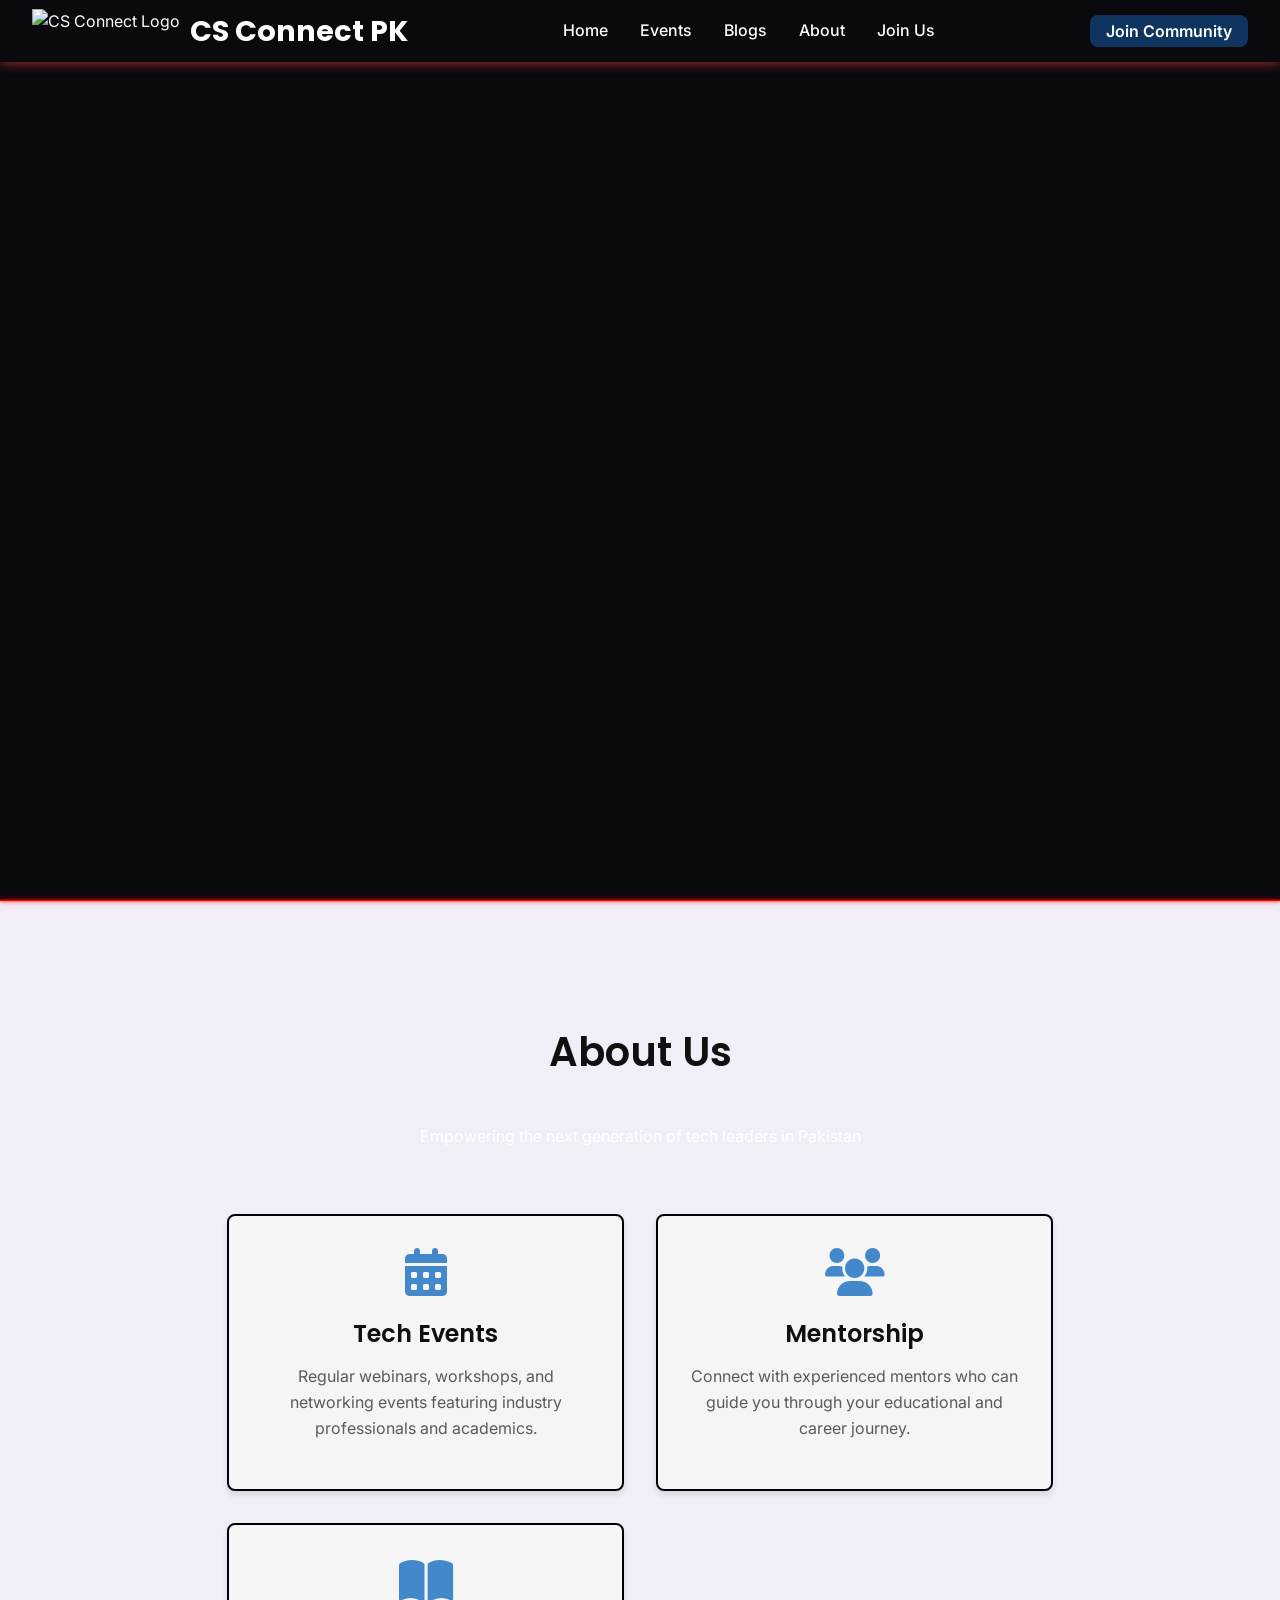
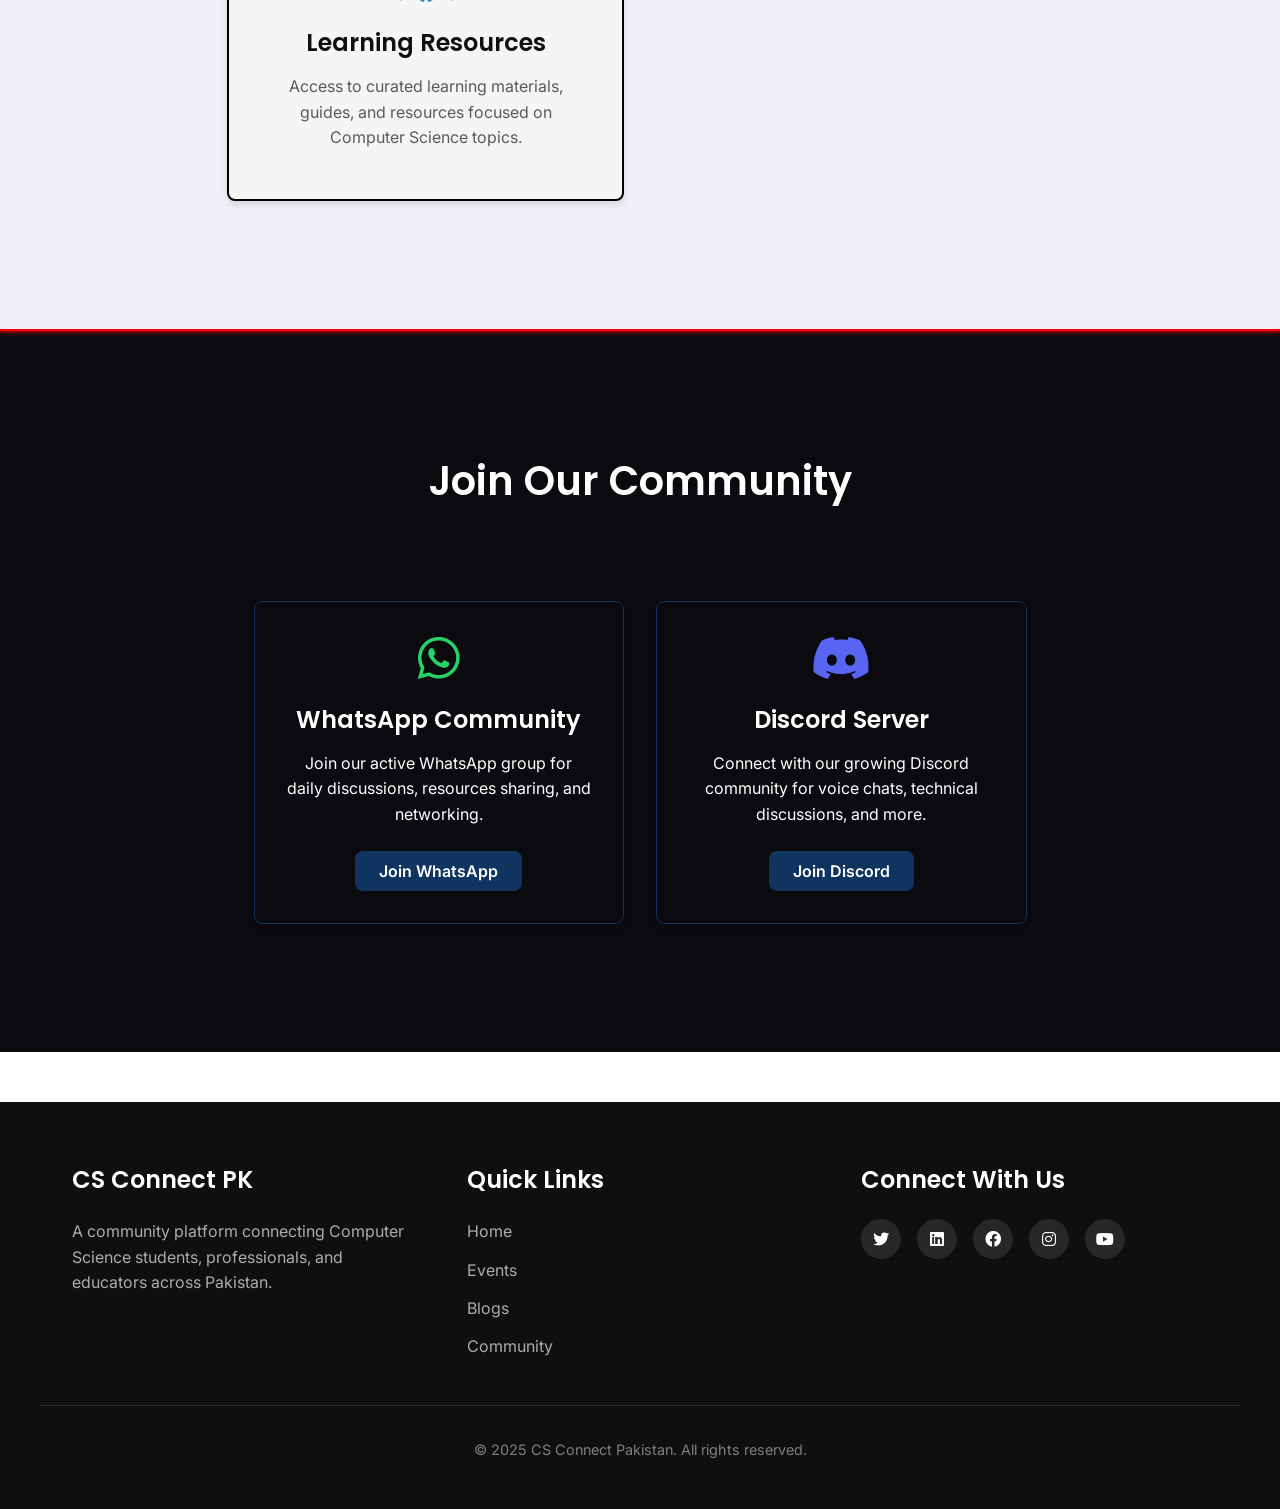
==== commit b95a03cc: "Revert "Fix navbar styling"" ====
--- a/index.html
+++ b/index.html
@@ -15,14 +15,11 @@
 </head>
 <body>
     <nav>
-
         <div class="logo-container">
             <!-- Community Logo -->
-            <a href="index.html">
-                <img src="./images/logo.png" alt="CS Connect Logo" class="navbar-logo">
-            </a>
+            <img src="./images/favicon.svg" alt="CS Connect Logo" class="navbar-logo">
             <!-- Community Name -->
-            <a href="index.html" class="site-title">CS Connect PK</a>
+            <a href="#" class="site-title">CS Connect PK</a>
         </div>
         <ul>
             <li><a href="index.html" class="nav-link active">Home</a></li>
--- a/style.css
+++ b/style.css
@@ -140,36 +140,14 @@
 }
 
 .btn-primary {
-    background: linear-gradient(135deg, var(--primary) 0%, var(--accent-blue) 100%);
+    background: var(--primary);
     color: white;
-    border-radius: var(--border-radius-md);
-    box-shadow: 0 4px 10px rgba(68, 136, 204, 0.3);
-    position: relative;
-    overflow: hidden;
-    z-index: 1;
-}
-
-.btn-primary::before {
-    content: '';
-    position: absolute;
-    top: 0;
-    left: 0;
-    width: 100%;
-    height: 100%;
-    background: linear-gradient(135deg, var(--accent-blue) 0%, var(--secondary) 100%);
-    z-index: -1;
-    opacity: 0;
-    transition: opacity 0.3s ease;
 }
 
 .btn-primary:hover {
-    background: none;
-    transform: translateY(-3px);
-    box-shadow: 0 6px 15px rgba(68, 136, 204, 0.4);
-}
-
-.btn-primary:hover::before {
-    opacity: 1;
+    background: var(--primary-dark);
+    transform: translateY(-2px);
+    box-shadow: 0 4px 12px rgba(0, 34, 68, 0.3);
 }
 
 .btn-secondary {
@@ -224,11 +202,9 @@
 }
 
 nav .navbar-logo {
-    height: 40px; /* Increased from 40px */
+    height: 45px; /* Increased from 40px */
     width: auto;
     margin-right: 10px;
-    vertical-align: middle;
-    display: inline-block;
 }
 
 nav .site-title {
@@ -237,13 +213,6 @@
     font-size: 1.8rem;
     color: var(--text-light);
     transition: all 0.3s ease;
-    display: inline-block;
-    vertical-align: middle;
-}
-
-nav a {
-    display: flex;
-    align-items: center;
 }
 
 nav ul {
@@ -255,14 +224,6 @@
     color: var(--text-light);
     position: relative;
     font-weight: 500;
-}
-
-nav ul li a.active {
-    font-weight: 600;
-}
-
-nav ul li a.active::after {
-    width: 100%;
 }
 
 nav ul li a:hover {
@@ -276,7 +237,7 @@
     left: 0;
     width: 0;
     height: 2px;
-    background-color: white;
+    background-color: var(--secondary);
     transition: width 0.3s ease;
 }
 
@@ -987,12 +948,6 @@
     transition: all 0.3s ease;
 }
 
-.mobile-menu ul li a.active {
-    color: var(--secondary);
-    background-color: rgba(0, 34, 68, 0.1);
-    border-radius: var(--border-radius-md);
-}
-
 .mobile-menu ul li a:hover {
     color: var(--secondary);
     background-color: rgba(0, 34, 68, 0.1);
@@ -1040,15 +995,11 @@
     }
 
     .hero-title {
-        font-size: 2.2rem;
+        font-size: 2.5rem;
     }
 
     .hero-subtitle {
-        font-size: 1.3rem;
-    }
-    
-    .hero-text {
-        font-size: 1rem;
+        font-size: 1.5rem;
     }
 
     /* Main navigation */
@@ -1174,19 +1125,4 @@
     .mobile-menu {
         display: none !important;
     }
-} 
-@media (max-width: 768px) {
-    
-   nav .navbar-logo {
-        height: 31px;
-   }
-
-    nav .site-title {
-        font-size: 1.4rem;
-    }
-
-    .bar {
-        width: 22px;
-        height: 2px;
-    }
-}+} 
--- a/mesh-gradient.css
+++ b/mesh-gradient.css
@@ -265,31 +265,8 @@
     .mesh-gradient-canvas {
         opacity: 0.5;
     }
-    
-    /* Hero text size adjustments for mobile */
-    .hero h1 {
-        font-size: 2.2rem;
-    }
-    
-    .hero p {
-        font-size: 1rem;
-    }
-    
-    .hero-title {
-        font-size: 2.3rem !important;
-    }
-    
-    .hero-subtitle {
-        font-size: 1.3rem !important;
-    }
-    
-    .hero-text {
-        font-size: 1rem !important;
-    }
-    nav .side-title {
-        font-size: 1.5rem;
-    }
-}
+}
+
 /* Reduced Motion */
 @media (prefers-reduced-motion: reduce) {
     .mesh-gradient-canvas {
